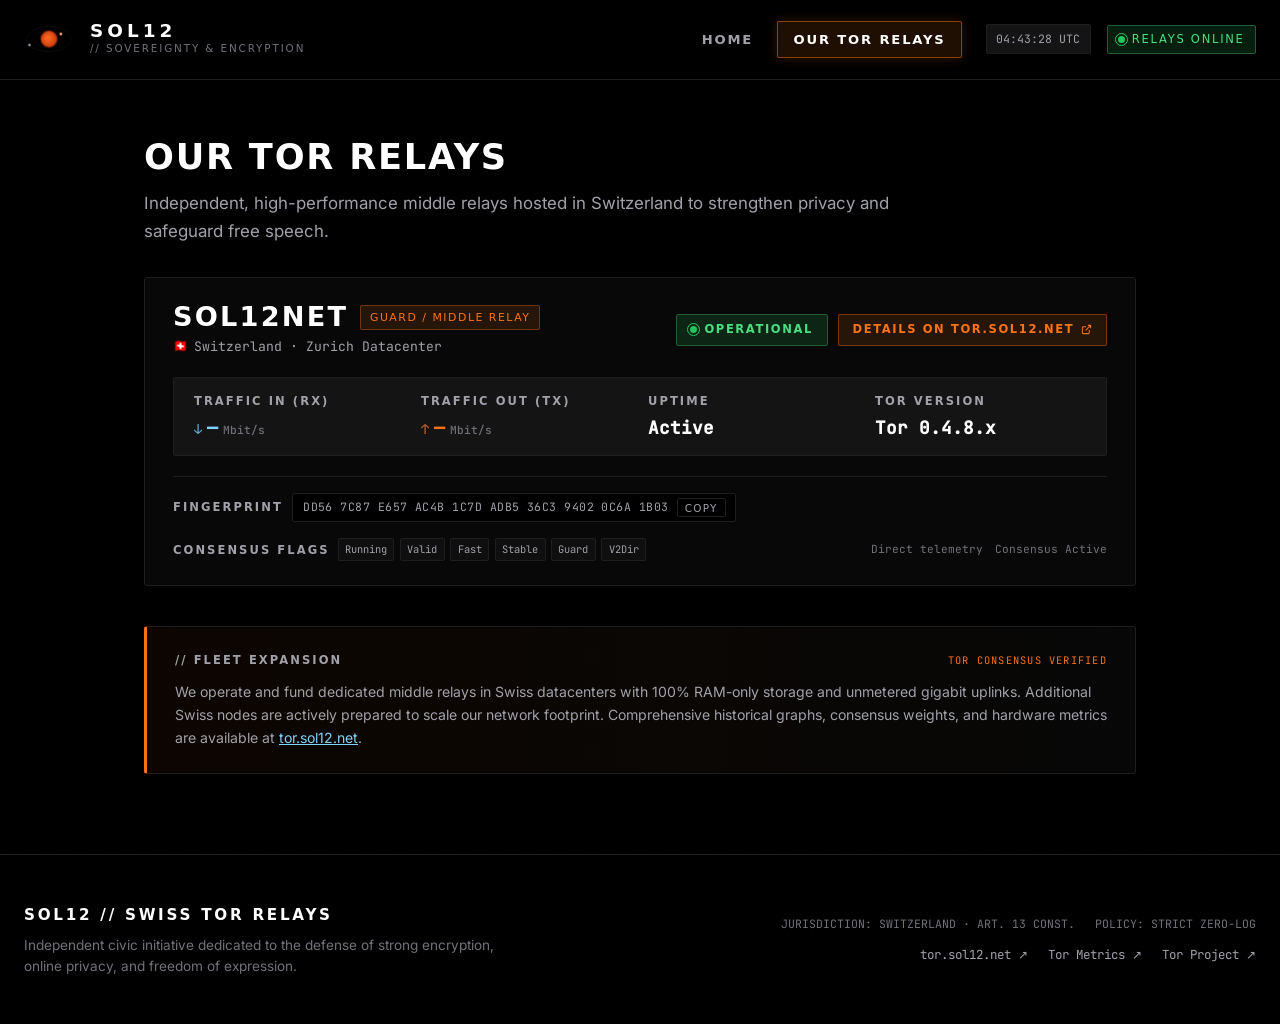
==== relays.html @ 4ffa2b75 "feat: transparent Mars favicon (svg, png 32/180, ico) with cache-busting" ====
<!DOCTYPE html>
<html lang="en" class="dark">
<head>
  <meta charset="UTF-8">
  <meta name="viewport" content="width=device-width, initial-scale=1.0">
  <title>Our Tor Relays · SOL12</title>
  <meta name="description" content="Explore the SOL12 Tor relays: live status, bandwidth, uptime, and consensus metrics for our Swiss privacy infrastructure.">
  
  <!-- Favicon -->
  <link rel="icon" type="image/svg+xml" href="favicon.svg?v=mars1">
  <link rel="icon" type="image/png" sizes="32x32" href="favicon-32.png?v=mars1">
  <link rel="alternate icon" href="favicon.ico?v=mars1">
  <link rel="apple-touch-icon" sizes="180x180" href="apple-touch-icon.png?v=mars1">
  
  <!-- Self-hosted CSS -->
  <link rel="stylesheet" href="css/style.css">
  <script src="js/analytics.js?v=20261007"></script>
</head>
<body>
  <!-- Background dot grid -->
  <div class="dot-grid-overlay" aria-hidden="true"></div>

  <!-- Mission Control Navbar -->
  <header class="navbar">
    <div class="container nav-container">
      <a href="index.html" class="nav-brand" aria-label="SOL12 Home">
        <canvas id="logo-simulator" width="54" height="54" aria-hidden="true"></canvas>
        <div class="brand-text">
          <span class="brand-name">SOL12</span>
          <span class="brand-sub">// SOVEREIGNTY &amp; ENCRYPTION</span>
        </div>
      </a>

      <nav class="nav-links" aria-label="Main navigation">
        <a href="index.html" class="nav-link">Home</a>
        <a href="relays.html" class="nav-link active" aria-current="page">Our Tor Relays</a>
      </nav>

      <div class="nav-telemetry-status">
        <span class="time-readout" id="telemetry-clock-utc">--:--:-- UTC</span>
        <div class="telemetry-pill telemetry-pill-ok" id="fleet-status" data-state="ok">
          <span class="beacon-dot"></span>
          <span id="fleet-status-text">RELAYS ONLINE</span>
        </div>
      </div>
    </div>
  </header>

  <!-- Main Content Area -->
  <main class="container relays-main">
    
    <!-- Heading -->
    <div class="relays-heading">
      <div>
        <h1 class="section-title">Our Tor Relays</h1>
        <p class="section-subtitle">
          Independent, high-performance middle relays hosted in Switzerland to strengthen privacy and safeguard free speech.
        </p>
      </div>
    </div>

    <!-- Compact Relay List Mount Point -->
    <div id="relay-list" class="relay-list"></div>

    <noscript>
      <div class="telemetry-card relay-compact-card">
        <p class="relays-notice">
          JavaScript is required for live bandwidth telemetry. Please visit <a href="https://tor.sol12.net/" target="_blank" rel="noopener noreferrer">tor.sol12.net ↗</a> for comprehensive statistics.
        </p>
      </div>
    </noscript>

    <!-- Footnote about fleet expansion -->
    <div class="relays-footnote-box telemetry-card">
      <div class="footnote-header">
        <span class="telemetry-header">// FLEET EXPANSION</span>
        <span class="footnote-tag font-mono">TOR CONSENSUS VERIFIED</span>
      </div>
      <p>
        We operate and fund dedicated middle relays in Swiss datacenters with 100% RAM-only storage and unmetered gigabit uplinks. Additional Swiss nodes are actively prepared to scale our network footprint. Comprehensive historical graphs, consensus weights, and hardware metrics are available at <a href="https://tor.sol12.net/" target="_blank" rel="noopener noreferrer" class="text-cyan">tor.sol12.net</a>.
      </p>
    </div>

  </main>

  <!-- Compact Relay Item Template -->
  <template id="relay-card-template">
    <article class="telemetry-card relay-compact-card">
      
      <!-- Top Row: Identity & Status -->
      <div class="relay-card-top">
        <div class="relay-id-group">
          <div class="relay-title-row">
            <h2 class="relay-nickname" data-field="nickname">SOL12net</h2>
            <span class="relay-role-chip" data-field="role">Guard / Middle Relay</span>
          </div>
          <div class="relay-location-row font-mono">
            <span class="relay-flag-badge">🇨🇭</span>
            <span data-field="location">Switzerland · Zurich</span>
          </div>
        </div>

        <div class="relay-status-group">
          <span class="telemetry-pill relay-state" data-field="status" data-state="ok">
            <span class="beacon-dot"></span>
            <span data-field="status-text">Operational</span>
          </span>
          <a data-field="stats-link" class="relay-action-btn" target="_blank" rel="noopener noreferrer">
            <span>Details on tor.sol12.net</span>
            <svg width="11" height="11" viewBox="0 0 24 24" fill="none" stroke="currentColor" stroke-width="2.2"><path d="M18 13v6a2 2 0 0 1-2 2H5a2 2 0 0 1-2-2V8a2 2 0 0 1 2-2h6"></path><polyline points="15 3 21 3 21 9"></polyline><line x1="10" y1="14" x2="21" y2="3"></line></svg>
          </a>
        </div>
      </div>

      <!-- Center Row: Compact Metrics Grid -->
      <div class="relay-metrics-grid">
        <div class="relay-metric-cell">
          <span class="telemetry-header">TRAFFIC IN (RX)</span>
          <div class="metric-val text-cyan">
            <span class="metric-arrow">↓</span>
            <strong data-field="read">—</strong>
            <span class="metric-unit">Mbit/s</span>
          </div>
        </div>

        <div class="relay-metric-cell">
          <span class="telemetry-header">TRAFFIC OUT (TX)</span>
          <div class="metric-val text-mars">
            <span class="metric-arrow">↑</span>
            <strong data-field="write">—</strong>
            <span class="metric-unit">Mbit/s</span>
          </div>
        </div>

        <div class="relay-metric-cell">
          <span class="telemetry-header">UPTIME</span>
          <div class="metric-val">
            <strong data-field="uptime">—</strong>
          </div>
        </div>

        <div class="relay-metric-cell">
          <span class="telemetry-header">TOR VERSION</span>
          <div class="metric-val font-mono">
            <strong data-field="version">—</strong>
          </div>
        </div>
      </div>

      <!-- Bottom Row: Fingerprint & Flags -->
      <div class="relay-card-bottom">
        <div class="relay-fp-cluster">
          <span class="telemetry-header">FINGERPRINT</span>
          <div class="fp-inner">
            <code data-field="fingerprint" class="fp-text"></code>
            <button type="button" class="btn-copy-fp" data-field="copy-btn" aria-label="Copy relay fingerprint">
              COPY
            </button>
          </div>
        </div>

        <div class="relay-flags-cluster">
          <span class="telemetry-header">CONSENSUS FLAGS</span>
          <div data-field="flags" class="flags-tags-list"></div>
        </div>

        <div class="relay-feed-cluster">
          <span data-field="feed" class="feed-indicator" data-state="unknown">Direct telemetry</span>
          <span data-field="checked" class="checked-time"></span>
        </div>
      </div>

    </article>
  </template>

  <!-- Footer -->
  <footer class="footer">
    <div class="container footer-content">
      <div class="footer-left">
        <span class="footer-brand">SOL12 // SWISS TOR RELAYS</span>
        <p class="footer-desc">
          Independent civic initiative dedicated to the defense of strong encryption, online privacy, and freedom of expression.
        </p>
      </div>

      <div class="footer-right">
        <div class="footer-meta">
          <span>JURISDICTION: SWITZERLAND · ART. 13 CONST.</span>
          <span>POLICY: STRICT ZERO-LOG</span>
        </div>
        <div class="footer-links">
          <a href="https://tor.sol12.net/" target="_blank" rel="noopener noreferrer">tor.sol12.net ↗</a>
          <a href="https://metrics.torproject.org/" target="_blank" rel="noopener noreferrer">Tor Metrics ↗</a>
          <a href="https://www.torproject.org/" target="_blank" rel="noopener noreferrer">Tor Project ↗</a>
        </div>
      </div>
    </div>
  </footer>

  <!-- Scripts -->
  <script src="js/app.js"></script>
  <script src="js/relays.js"></script>
</body>
</html>
---- css/style.css ----
@import "./fonts.css";

/* ==========================================================================
   SOL12 TELEMETRY DESIGN SYSTEM (SPACEX NOIR & SWISS PRIVACY INFRASTRUCTURE)
   ========================================================================== */

:root {
  --space-bg: #000000;
  --space-card: #080808;
  --space-card-elevated: #0f0f0f;
  --space-panel: #141414;
  --space-border: #1e1e1e;
  --space-border-bright: #2d2d2d;
  
  --space-text: #ffffff;
  --space-muted: #a1a1aa;
  --space-dim: #71717a;
  --space-faint: #3f3f46;

  --accent-cyan: #7dd3fc;
  --accent-cyan-dim: rgba(125, 211, 252, 0.12);
  --accent-mars: #f97316;
  --accent-mars-bright: #ff6b35;
  --accent-mars-dim: rgba(249, 115, 22, 0.12);

  --status-ok: #22c55e;
  --status-ok-dim: rgba(34, 197, 94, 0.15);

  --font-sans: 'Inter', system-ui, -apple-system, BlinkMacSystemFont, 'Segoe UI', Roboto, sans-serif;
  --font-telemetry: 'Barlow Semi Condensed', -apple-system, system-ui, sans-serif;
  --font-mono: 'JetBrains Mono', ui-monospace, Menlo, Monaco, Consolas, monospace;
}

/* Base reset */
*, *::before, *::after {
  box-sizing: border-box;
  margin: 0;
  padding: 0;
}

html {
  scroll-behavior: smooth;
  color-scheme: dark;
  background-color: var(--space-bg);
  color: var(--space-text);
  font-family: var(--font-sans);
  line-height: 1.6;
  -webkit-font-smoothing: antialiased;
  -moz-osx-font-smoothing: grayscale;
}

body {
  background-color: var(--space-bg);
  min-height: 100vh;
  position: relative;
  overflow-x: hidden;
}

/* Selection */
::selection {
  background: var(--accent-mars);
  color: #ffffff;
}

/* Minimal Aerospace Scrollbar */
::-webkit-scrollbar {
  width: 6px;
  height: 6px;
}
::-webkit-scrollbar-track {
  background: #000000;
}
::-webkit-scrollbar-thumb {
  background: #27272a;
  border-radius: 1px;
}
::-webkit-scrollbar-thumb:hover {
  background: #3f3f46;
}

/* Strict keyboard focus */
*:focus-visible {
  outline: 1px solid #ffffff !important;
  outline-offset: 2px;
}

/* Subtle tactical dot grid (pure black space backdrop) */
.dot-grid-overlay {
  position: fixed;
  inset: 0;
  background-image: radial-gradient(rgba(255, 255, 255, 0.05) 1px, transparent 1px);
  background-size: 32px 32px;
  pointer-events: none;
  z-index: 0;
  opacity: 0.5;
}

/* Container */
.container {
  max-width: 1280px;
  margin: 0 auto;
  padding: 0 1.5rem;
  position: relative;
  z-index: 1;
}

/* Typography Helpers */
.font-telemetry { font-family: var(--font-telemetry); }
.font-mono { font-family: var(--font-mono); }
.font-sans { font-family: var(--font-sans); }

.tracking-telemetry {
  letter-spacing: 0.18em;
}
.tracking-telemetry-wide {
  letter-spacing: 0.25em;
}

/* Aerospace Telemetry Surfaces */
.telemetry-card {
  background-color: var(--space-card);
  border: 1px solid var(--space-border);
  border-radius: 3px;
  transition: border-color 0.2s ease, background-color 0.2s ease, box-shadow 0.2s ease;
}

.telemetry-card:hover {
  border-color: var(--space-border-bright);
}

.telemetry-header {
  font-family: var(--font-telemetry);
  text-transform: uppercase;
  letter-spacing: 0.18em;
  font-size: 0.72rem;
  font-weight: 600;
  color: var(--space-muted);
}

/* Live beacon animations */
.beacon-dot {
  width: 7px;
  height: 7px;
  border-radius: 50%;
  background-color: var(--status-ok);
  display: inline-block;
  position: relative;
}
.beacon-dot::after {
  content: '';
  position: absolute;
  inset: -3px;
  border-radius: 50%;
  border: 1px solid var(--status-ok);
  animation: pulse-beacon 2s cubic-bezier(0.24, 0, 0.38, 1) infinite;
}

@keyframes pulse-beacon {
  0% { transform: scale(0.9); opacity: 0.9; }
  100% { transform: scale(2.4); opacity: 0; }
}

/* Badges & Pills */
.telemetry-pill {
  display: inline-flex;
  align-items: center;
  gap: 0.4rem;
  padding: 0.25rem 0.65rem;
  background-color: rgba(255, 255, 255, 0.03);
  border: 1px solid var(--space-border);
  border-radius: 2px;
  font-family: var(--font-telemetry);
  font-size: 0.72rem;
  letter-spacing: 0.15em;
  text-transform: uppercase;
  color: var(--space-muted);
}

.telemetry-pill-ok {
  border-color: rgba(34, 197, 94, 0.35);
  background-color: var(--status-ok-dim);
  color: #4ade80;
}

.telemetry-pill-mars {
  border-color: rgba(249, 115, 22, 0.4);
  background-color: var(--accent-mars-dim);
  color: var(--accent-mars);
}

.telemetry-pill-cyan {
  border-color: rgba(125, 211, 252, 0.35);
  background-color: var(--accent-cyan-dim);
  color: var(--accent-cyan);
}

/* ==========================================================================
   NAVIGATION
   ========================================================================== */

.navbar {
  position: sticky;
  top: 0;
  z-index: 50;
  background-color: rgba(0, 0, 0, 0.9);
  backdrop-filter: blur(12px);
  -webkit-backdrop-filter: blur(12px);
  border-bottom: 1px solid var(--space-border);
  padding: 0.9rem 0;
}

.nav-container {
  display: flex;
  align-items: center;
  justify-content: space-between;
  gap: 1.5rem;
}

.nav-brand {
  display: flex;
  align-items: center;
  gap: 0.75rem;
  text-decoration: none;
  color: #ffffff;
}

#logo-simulator {
  width: 50px;
  height: 50px;
  display: block;
  cursor: pointer;
  flex-shrink: 0;
  margin-right: 4px;
}

.brand-text {
  display: flex;
  flex-direction: column;
}

.brand-name {
  font-family: var(--font-telemetry);
  font-weight: 700;
  letter-spacing: 0.22em;
  font-size: 1.15rem;
  color: #ffffff;
  line-height: 1;
}

.brand-sub {
  font-family: var(--font-telemetry);
  font-size: 0.65rem;
  letter-spacing: 0.18em;
  color: var(--space-dim);
  text-transform: uppercase;
}

.nav-telemetry-status {
  display: flex;
  align-items: center;
  gap: 1rem;
}

.nav-links {
  display: flex;
  align-items: center;
  gap: 0.5rem;
  margin-left: auto;
  list-style: none;
}

.nav-link {
  font-family: var(--font-telemetry);
  font-size: 0.82rem;
  font-weight: 600;
  letter-spacing: 0.14em;
  text-transform: uppercase;
  color: var(--space-muted);
  text-decoration: none;
  padding: 0.45rem 0.95rem;
  border-radius: 2px;
  border: 1px solid transparent;
  background: transparent;
  transition: all 0.2s ease;
  white-space: nowrap;
}

.nav-link:hover {
  color: #ffffff;
  border-color: var(--space-border-bright);
  background: rgba(255, 255, 255, 0.05);
}

.nav-link.active,
.nav-link[aria-current="page"] {
  color: #ffffff;
  border-color: rgba(249, 115, 22, 0.5);
  background: var(--accent-mars-dim);
  box-shadow: 0 0 12px rgba(249, 115, 22, 0.2);
}
.telemetry-pill[data-state="unknown"], .telemetry-pill[data-state="starting"] { color: var(--space-muted); }
.telemetry-pill[data-state="unknown"] .beacon-dot, .telemetry-pill[data-state="starting"] .beacon-dot { background: var(--space-dim); }
.telemetry-pill[data-state="unknown"] .beacon-dot::after, .telemetry-pill[data-state="starting"] .beacon-dot::after { display: none; }
.telemetry-pill[data-state="ok"] { color: #4ade80; border-color: #225c36; background: var(--status-ok-dim); }
.telemetry-pill[data-state="degraded"] { color: #fbbf24; border-color: #76551b; background: rgba(251,191,36,0.08); }
.telemetry-pill[data-state="down"] { color: #f87171; border-color: #783535; background: rgba(248,113,113,0.08); }
.telemetry-pill[data-state="degraded"] .beacon-dot { background: #fbbf24; }
.telemetry-pill[data-state="down"] .beacon-dot { background: #f87171; }
.telemetry-pill[data-state="degraded"] .beacon-dot::after, .telemetry-pill[data-state="down"] .beacon-dot::after { display: none; }

/* ==========================================================================
   RELAY DIRECTORY (COMPACT LIST & TELEMETRY FLEET)
   ========================================================================== */

.relays-main {
  max-width: 1040px;
  margin: 0 auto;
  padding-top: 3.5rem;
  padding-bottom: 5rem;
}

.relays-heading {
  display: flex;
  justify-content: space-between;
  align-items: flex-start;
  gap: 2rem;
  margin-bottom: 2rem;
}

.fleet-summary-bar {
  display: flex;
  justify-content: space-between;
  align-items: center;
  flex-wrap: wrap;
  gap: 1rem;
  padding: 0.85rem 1.25rem;
  background: var(--space-card);
  border: 1px solid var(--space-border);
  border-radius: 3px;
  margin-bottom: 1.25rem;
}

.fleet-summary-left {
  display: flex;
  align-items: center;
  flex-wrap: wrap;
  gap: 0.75rem;
}

.fleet-link-highlight {
  font-family: var(--font-mono);
  font-size: 0.78rem;
  color: var(--accent-cyan);
  text-decoration: none;
  transition: color 0.15s ease;
  display: inline-flex;
  align-items: center;
  gap: 0.35rem;
}

.fleet-link-highlight:hover {
  color: #ffffff;
  text-decoration: underline;
}

.relays-notice {
  font-family: var(--font-mono);
  color: var(--space-dim);
  font-size: 0.78rem;
  margin-bottom: 1.5rem;
}

.relay-list {
  display: flex;
  flex-direction: column;
  gap: 1.25rem;
}

/* Compact Relay Item */
.relay-compact-card {
  padding: 1.5rem 1.75rem;
  border-radius: 3px;
  background: var(--space-card);
  border: 1px solid var(--space-border);
  transition: border-color 0.2s ease, box-shadow 0.2s ease;
}

.relay-compact-card:hover {
  border-color: var(--space-border-bright);
  box-shadow: 0 4px 24px rgba(0, 0, 0, 0.45);
}

/* Top: Identity & Status */
.relay-card-top {
  display: flex;
  justify-content: space-between;
  align-items: center;
  flex-wrap: wrap;
  gap: 1.25rem;
  margin-bottom: 1.25rem;
}

.relay-id-group {
  display: flex;
  flex-direction: column;
  gap: 0.25rem;
}

.relay-title-row {
  display: flex;
  align-items: center;
  flex-wrap: wrap;
  gap: 0.75rem;
}

.relay-nickname {
  font-family: var(--font-telemetry);
  font-size: 1.7rem;
  font-weight: 700;
  letter-spacing: 0.08em;
  color: #ffffff;
  line-height: 1.1;
  text-transform: uppercase;
  margin: 0;
}

.relay-role-chip {
  font-family: var(--font-telemetry);
  font-size: 0.68rem;
  letter-spacing: 0.14em;
  text-transform: uppercase;
  color: var(--accent-mars);
  background: var(--accent-mars-dim);
  border: 1px solid rgba(249, 115, 22, 0.35);
  padding: 0.2rem 0.55rem;
  border-radius: 2px;
}

.relay-location-row {
  display: flex;
  align-items: center;
  gap: 0.4rem;
  font-size: 0.82rem;
  color: var(--space-muted);
}

.relay-flag-badge {
  font-size: 0.75rem;
  color: #ffffff;
}

.relay-status-group {
  display: flex;
  align-items: center;
  flex-wrap: wrap;
  gap: 0.65rem;
}

.relay-status-group .telemetry-pill,
.relay-status-group .relay-action-btn {
  display: inline-flex;
  align-items: center;
  justify-content: center;
  height: 32px;
  box-sizing: border-box;
  padding: 0 0.85rem;
  font-family: var(--font-telemetry);
  font-size: 0.72rem;
  font-weight: 600;
  letter-spacing: 0.14em;
  text-transform: uppercase;
  border-radius: 2px;
  line-height: 1;
}

.relay-status-group .telemetry-pill {
  gap: 0.45rem;
  cursor: default;
}

.relay-status-group .relay-action-btn {
  gap: 0.45rem;
  background-color: var(--accent-mars-dim);
  border: 1px solid rgba(249, 115, 22, 0.4);
  color: var(--accent-mars);
  text-decoration: none;
  cursor: pointer;
  transition: all 0.2s cubic-bezier(0.16, 1, 0.3, 1);
  white-space: nowrap;
}

.relay-status-group .relay-action-btn:hover {
  background-color: rgba(249, 115, 22, 0.22);
  border-color: var(--accent-mars-bright);
  color: #ffffff;
  box-shadow: 0 0 14px rgba(249, 115, 22, 0.25);
}

.relay-status-group .relay-action-btn svg {
  display: inline-block;
  vertical-align: middle;
  transition: transform 0.15s ease;
}

.relay-status-group .relay-action-btn:hover svg {
  transform: translate(1px, -1px);
}

/* Center: Metrics Grid */
.relay-metrics-grid {
  display: grid;
  grid-template-columns: repeat(4, 1fr);
  gap: 1rem;
  background: var(--space-panel);
  border: 1px solid var(--space-border);
  padding: 0.85rem 1.25rem;
  border-radius: 2px;
  margin-bottom: 1.25rem;
}

.relay-metric-cell {
  display: flex;
  flex-direction: column;
  gap: 0.2rem;
}

.metric-val {
  font-family: var(--font-mono);
  font-size: 1.1rem;
  font-weight: 500;
  color: #ffffff;
  display: flex;
  align-items: baseline;
  gap: 0.3rem;
}

.metric-val.text-cyan {
  color: var(--accent-cyan);
}

.metric-val.text-mars {
  color: var(--accent-mars);
}

.metric-arrow {
  font-size: 0.85rem;
  opacity: 0.8;
}

.metric-unit {
  font-size: 0.7rem;
  color: var(--space-dim);
}

/* Bottom: Fingerprint, Flags & Feed */
.relay-card-bottom {
  display: flex;
  justify-content: space-between;
  align-items: center;
  flex-wrap: wrap;
  gap: 1rem;
  padding-top: 1rem;
  border-top: 1px solid var(--space-border);
}

.relay-fp-cluster {
  display: flex;
  align-items: center;
  gap: 0.6rem;
}

.fp-inner {
  display: inline-flex;
  align-items: center;
  gap: 0.5rem;
  background: #000000;
  border: 1px solid var(--space-border);
  padding: 0.25rem 0.6rem;
  border-radius: 2px;
}

.fp-text {
  font-family: var(--font-mono);
  font-size: 0.72rem;
  color: var(--space-muted);
  letter-spacing: 0.04em;
}

.btn-copy-fp {
  background: transparent;
  border: 1px solid var(--space-border);
  color: var(--space-muted);
  font-family: var(--font-telemetry);
  font-size: 0.65rem;
  letter-spacing: 0.12em;
  padding: 0.15rem 0.45rem;
  border-radius: 2px;
  cursor: pointer;
  transition: all 0.15s ease;
}

.btn-copy-fp:hover {
  color: #ffffff;
  border-color: #ffffff;
  background: rgba(255, 255, 255, 0.08);
}

.btn-copy-fp.copied {
  color: var(--status-ok);
  border-color: var(--status-ok);
}

.relay-flags-cluster {
  display: flex;
  align-items: center;
  gap: 0.5rem;
}

.flags-tags-list {
  display: flex;
  flex-wrap: wrap;
  gap: 0.35rem;
}

.relay-flag-chip {
  font-family: var(--font-mono);
  font-size: 0.65rem;
  padding: 0.15rem 0.4rem;
  background: var(--space-card-elevated);
  border: 1px solid var(--space-border);
  border-radius: 2px;
  color: var(--space-muted);
}

.relay-feed-cluster {
  display: flex;
  align-items: center;
  gap: 0.75rem;
  font-family: var(--font-mono);
  font-size: 0.7rem;
  color: var(--space-dim);
}

.feed-indicator[data-state="live"] {
  color: #4ade80;
}

/* Expansion Footnote */
.relays-footnote-box {
  margin-top: 2.5rem;
  padding: 1.5rem 1.75rem;
  background: linear-gradient(90deg, rgba(249, 115, 22, 0.05) 0%, rgba(8, 8, 8, 0.95) 100%);
  border: 1px solid var(--space-border);
  border-left: 3px solid var(--accent-mars);
}

.footnote-header {
  display: flex;
  justify-content: space-between;
  align-items: center;
  margin-bottom: 0.6rem;
}

.footnote-tag {
  font-size: 0.65rem;
  color: var(--accent-mars);
  letter-spacing: 0.12em;
}

.relays-footnote-box p {
  font-size: 0.88rem;
  color: var(--space-muted);
  line-height: 1.65;
  margin: 0;
}

.text-cyan {
  color: var(--accent-cyan);
}
.text-mars {
  color: var(--accent-mars);
}

@media (max-width: 860px) {
  .relay-metrics-grid {
    grid-template-columns: repeat(2, 1fr);
  }
}

@media (max-width: 640px) {
  .relays-main {
    padding-top: 2rem;
  }
  .relays-heading {
    flex-direction: column;
    align-items: flex-start;
  }
  .relay-card-top {
    flex-direction: column;
    align-items: flex-start;
  }
  .relay-card-bottom {
    flex-direction: column;
    align-items: flex-start;
  }
  .relay-metrics-grid {
    grid-template-columns: 1fr;
  }
}

.time-readout {
  font-family: var(--font-mono);
  font-size: 0.72rem;
  color: var(--space-muted);
  background: var(--space-panel);
  border: 1px solid var(--space-border);
  padding: 0.3rem 0.6rem;
  border-radius: 2px;
}

/* ==========================================================================
   BUTTONS
   ========================================================================== */

.btn {
  display: inline-flex;
  align-items: center;
  justify-content: center;
  gap: 0.5rem;
  font-family: var(--font-telemetry);
  font-size: 0.82rem;
  letter-spacing: 0.18em;
  text-transform: uppercase;
  font-weight: 600;
  text-decoration: none;
  padding: 0.75rem 1.5rem;
  border-radius: 2px;
  cursor: pointer;
  transition: all 0.2s cubic-bezier(0.16, 1, 0.3, 1);
  border: 1px solid transparent;
}

.btn-mars {
  background-color: var(--accent-mars-dim);
  color: var(--accent-mars);
  border-color: rgba(249, 115, 22, 0.4);
}
.btn-mars:hover {
  background-color: rgba(249, 115, 22, 0.22);
  border-color: var(--accent-mars-bright);
  color: #ffffff;
  box-shadow: 0 0 14px rgba(249, 115, 22, 0.25);
}

.btn-outline {
  background-color: transparent;
  color: var(--space-text);
  border-color: var(--space-border);
}
.btn-outline:hover {
  background-color: var(--space-card-elevated);
  border-color: var(--space-border-bright);
  color: #ffffff;
}

.btn-sm {
  padding: 0.5rem 1rem;
  font-size: 0.75rem;
}

/* ==========================================================================
   HERO SECTION (LEFT: TEXT / RIGHT: SEAMLESS 3D MARS GLOBE)
   ========================================================================== */

.hero-section {
  padding: 1.5rem 0 1rem 0;
  position: relative;
  overflow: hidden;
  background-color: #000000;
}

.hero-grid {
  display: grid;
  grid-template-columns: 1.15fr 1fr;
  align-items: center;
  gap: 3.5rem;
}

/* Left Column: Narrative */
.hero-content {
  display: flex;
  flex-direction: column;
  gap: 1.75rem;
  z-index: 10;
}

.hero-badge-group {
  display: flex;
  flex-wrap: wrap;
  align-items: center;
  gap: 0.6rem;
}

.hero-title {
  font-family: var(--font-telemetry);
  font-size: 2.85rem;
  font-weight: 700;
  line-height: 1.15;
  letter-spacing: 0.04em;
  text-transform: uppercase;
  color: #ffffff;
}

.hero-title-highlight {
  color: var(--accent-mars);
  text-shadow: 0 0 24px rgba(249, 115, 22, 0.35);
}

.hero-text-block {
  display: flex;
  flex-direction: column;
  gap: 1.25rem;
}

.hero-paragraph {
  font-size: 1.12rem;
  line-height: 1.75;
  color: #d4d4d8;
  font-weight: 400;
}

.hero-actions {
  display: flex;
  flex-wrap: wrap;
  align-items: center;
  gap: 1rem;
  margin-top: 0.5rem;
}

/* Right Column: 3D Mars Globe (100% Borderless, Pure Black Background) */
.hero-mars-column {
  position: relative;
  display: flex;
  align-items: center;
  justify-content: center;
  background: transparent;
  border: none;
  box-shadow: none;
}

/* Replicating the exact seamless setup from sol12-website */
.hero-image-container {
  position: relative;
  width: 100%;
  max-width: 660px;
  aspect-ratio: 1.22 / 1;
  display: flex;
  align-items: center;
  justify-content: center;
  margin: 0 auto;
  background: transparent;
  border: none;
  box-shadow: none;
}

#mars-canvas {
  width: 100%;
  height: 100%;
  display: block;
  user-select: none;
  pointer-events: none;
  background: transparent;
  border: none;
  box-shadow: none;
}

.hero-mars-image {
  width: 100%;
  height: auto;
  max-height: 560px;
  object-fit: contain;
  display: block;
  mix-blend-mode: lighten;
  transition: opacity 0.5s ease;
  border: none;
}

/* ==========================================================================
   SECTION HEADERS
   ========================================================================== */

.section-padding {
  padding: 1.5rem 0 4.5rem 0;
  position: relative;
}

.section-header {
  margin-bottom: 3.5rem;
}

.section-tag {
  font-family: var(--font-telemetry);
  font-size: 0.75rem;
  letter-spacing: 0.22em;
  text-transform: uppercase;
  color: var(--accent-mars);
  margin-bottom: 0.5rem;
  display: inline-block;
}

.section-title {
  font-family: var(--font-telemetry);
  font-size: 2.2rem;
  font-weight: 700;
  text-transform: uppercase;
  letter-spacing: 0.05em;
  color: #ffffff;
  line-height: 1.2;
}

.section-subtitle {
  font-size: 1.05rem;
  color: var(--space-muted);
  max-width: 780px;
  margin-top: 0.75rem;
  line-height: 1.65;
}

/* ==========================================================================
   MANIFESTO SECTION
   ========================================================================== */

.manifesto-grid {
  display: grid;
  grid-template-columns: repeat(4, 1fr);
  gap: 1.5rem;
}

.manifesto-card {
  padding: 2rem 1.6rem;
  border-bottom: 2px solid var(--space-border);
  display: flex;
  flex-direction: column;
}

.manifesto-card:hover {
  border-bottom-color: var(--accent-mars);
}

.manifesto-num {
  font-family: var(--font-telemetry);
  font-size: 1.6rem;
  font-weight: 700;
  color: var(--accent-mars);
  margin-bottom: 0.75rem;
}

.manifesto-card h3 {
  font-family: var(--font-telemetry);
  font-size: 1.25rem;
  letter-spacing: 0.06em;
  text-transform: uppercase;
  color: #ffffff;
  margin-bottom: 0.75rem;
}

.manifesto-card p {
  font-size: 0.9rem;
  color: var(--space-muted);
  line-height: 1.65;
}

/* ==========================================================================
   FOOTER
   ========================================================================== */

.footer {
  background-color: #000000;
  border-top: 1px solid var(--space-border);
  padding: 3rem 0;
  font-size: 0.85rem;
}

.footer-content {
  display: flex;
  flex-wrap: wrap;
  justify-content: space-between;
  align-items: center;
  gap: 2rem;
}

.footer-left {
  display: flex;
  flex-direction: column;
  gap: 0.5rem;
  max-width: 480px;
}

.footer-brand {
  font-family: var(--font-telemetry);
  font-size: 0.95rem;
  font-weight: 700;
  letter-spacing: 0.18em;
  color: #ffffff;
}

.footer-desc {
  font-size: 0.85rem;
  color: var(--space-dim);
  line-height: 1.5;
}

.footer-right {
  display: flex;
  flex-direction: column;
  align-items: flex-end;
  gap: 0.75rem;
}

.footer-meta {
  display: flex;
  flex-wrap: wrap;
  gap: 1.25rem;
  font-family: var(--font-mono);
  font-size: 0.72rem;
  color: var(--space-dim);
}

.footer-links {
  display: flex;
  gap: 1.25rem;
}

.footer-links a {
  font-family: var(--font-mono);
  font-size: 0.78rem;
  color: var(--space-muted);
  text-decoration: none;
  transition: color 0.15s ease;
}

.footer-links a:hover {
  color: var(--accent-mars);
}

/* ==========================================================================
   RESPONSIVE DESIGN BREAKPOINTS
   ========================================================================== */

@media (max-width: 1024px) {
  .hero-grid {
    grid-template-columns: 1fr;
    gap: 3rem;
  }

  .manifesto-grid {
    grid-template-columns: 1fr 1fr;
  }

  .footer-right {
    align-items: flex-start;
  }
}

@media (max-width: 768px) {
  .hero-title {
    font-size: 2.2rem;
  }

  .hero-paragraph {
    font-size: 1.05rem;
  }

  .manifesto-grid {
    grid-template-columns: 1fr;
  }

  .time-readout {
    display: none;
  }
}

@media (max-width: 640px) {
  .nav-link { font-size: 0.72rem; padding: 0.35rem 0.6rem; }
  .nav-brand .brand-sub { display: none; }
  .nav-brand #logo-simulator { width: 40px; height: 40px; }
}
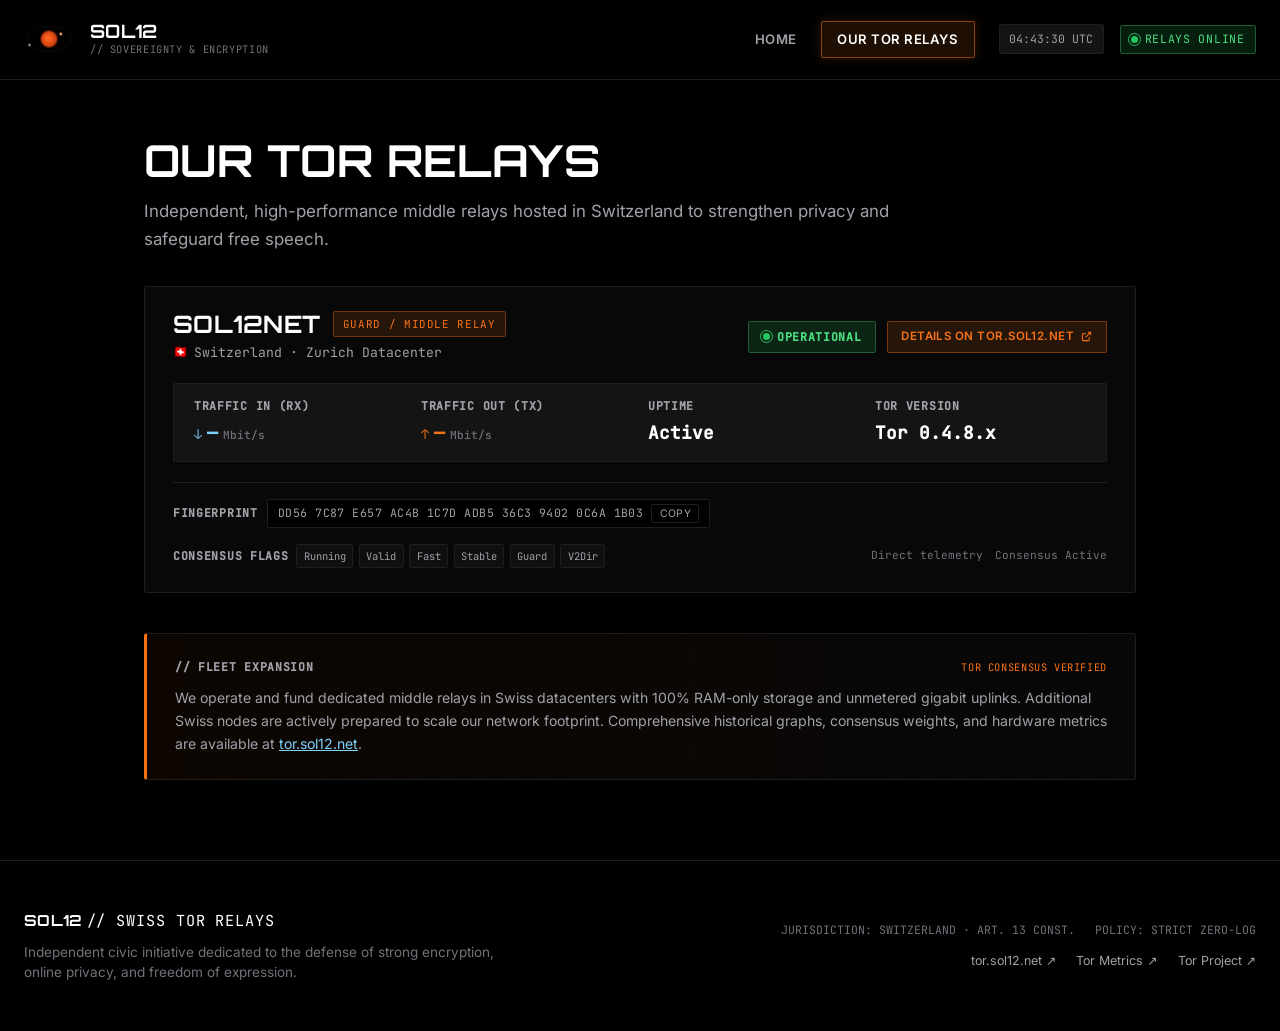
==== commit 84fb3409: "feat(typography): self-host Orbitron 600/700 for brand and titles, drop Barlow" ====
--- a/relays.html
+++ b/relays.html
@@ -177,7 +177,7 @@
   <footer class="footer">
     <div class="container footer-content">
       <div class="footer-left">
-        <span class="footer-brand">SOL12 // SWISS TOR RELAYS</span>
+        <span class="footer-brand"><span class="footer-brand-name">SOL12</span> <span class="footer-brand-tag">// SWISS TOR RELAYS</span></span>
         <p class="footer-desc">
           Independent civic initiative dedicated to the defense of strong encryption, online privacy, and freedom of expression.
         </p>
--- a/css/style.css
+++ b/css/style.css
@@ -26,8 +26,8 @@
   --status-ok: #22c55e;
   --status-ok-dim: rgba(34, 197, 94, 0.15);
 
+  --font-display: "Orbitron", "Inter", system-ui, sans-serif;
   --font-sans: 'Inter', system-ui, -apple-system, BlinkMacSystemFont, 'Segoe UI', Roboto, sans-serif;
-  --font-telemetry: 'Barlow Semi Condensed', -apple-system, system-ui, sans-serif;
   --font-mono: 'JetBrains Mono', ui-monospace, Menlo, Monaco, Consolas, monospace;
 }
 
@@ -105,15 +105,15 @@
 }
 
 /* Typography Helpers */
-.font-telemetry { font-family: var(--font-telemetry); }
+.font-display { font-family: var(--font-display); }
 .font-mono { font-family: var(--font-mono); }
 .font-sans { font-family: var(--font-sans); }
 
 .tracking-telemetry {
-  letter-spacing: 0.18em;
+  letter-spacing: 0.06em;
 }
 .tracking-telemetry-wide {
-  letter-spacing: 0.25em;
+  letter-spacing: 0.08em;
 }
 
 /* Aerospace Telemetry Surfaces */
@@ -129,9 +129,10 @@
 }
 
 .telemetry-header {
-  font-family: var(--font-telemetry);
+  font-family: var(--font-mono);
+  font-variant-numeric: tabular-nums;
   text-transform: uppercase;
-  letter-spacing: 0.18em;
+  letter-spacing: 0.06em;
   font-size: 0.72rem;
   font-weight: 600;
   color: var(--space-muted);
@@ -169,9 +170,10 @@
   background-color: rgba(255, 255, 255, 0.03);
   border: 1px solid var(--space-border);
   border-radius: 2px;
-  font-family: var(--font-telemetry);
+  font-family: var(--font-mono);
+  font-variant-numeric: tabular-nums;
   font-size: 0.72rem;
-  letter-spacing: 0.15em;
+  letter-spacing: 0.06em;
   text-transform: uppercase;
   color: var(--space-muted);
 }
@@ -239,18 +241,19 @@
 }
 
 .brand-name {
-  font-family: var(--font-telemetry);
+  font-family: var(--font-display);
   font-weight: 700;
-  letter-spacing: 0.22em;
+  letter-spacing: 0.02em;
   font-size: 1.15rem;
   color: #ffffff;
-  line-height: 1;
+  line-height: 1.1;
 }
 
 .brand-sub {
-  font-family: var(--font-telemetry);
+  font-family: var(--font-mono);
+  font-variant-numeric: tabular-nums;
   font-size: 0.65rem;
-  letter-spacing: 0.18em;
+  letter-spacing: 0.06em;
   color: var(--space-dim);
   text-transform: uppercase;
 }
@@ -270,10 +273,10 @@
 }
 
 .nav-link {
-  font-family: var(--font-telemetry);
+  font-family: var(--font-sans);
   font-size: 0.82rem;
   font-weight: 600;
-  letter-spacing: 0.14em;
+  letter-spacing: 0.04em;
   text-transform: uppercase;
   color: var(--space-muted);
   text-decoration: none;
@@ -414,20 +417,22 @@
 }
 
 .relay-nickname {
-  font-family: var(--font-telemetry);
-  font-size: 1.7rem;
+  font-family: var(--font-display);
+  font-size: clamp(1.15rem, 1rem + 0.8vw, 1.5rem);
   font-weight: 700;
-  letter-spacing: 0.08em;
-  color: #ffffff;
-  line-height: 1.1;
+  letter-spacing: 0.02em;
+  color: #ffffff;
+  line-height: 1.12;
   text-transform: uppercase;
   margin: 0;
+  overflow-wrap: break-word;
 }
 
 .relay-role-chip {
-  font-family: var(--font-telemetry);
+  font-family: var(--font-mono);
+  font-variant-numeric: tabular-nums;
   font-size: 0.68rem;
-  letter-spacing: 0.14em;
+  letter-spacing: 0.06em;
   text-transform: uppercase;
   color: var(--accent-mars);
   background: var(--accent-mars-dim);
@@ -464,21 +469,24 @@
   height: 32px;
   box-sizing: border-box;
   padding: 0 0.85rem;
-  font-family: var(--font-telemetry);
   font-size: 0.72rem;
   font-weight: 600;
-  letter-spacing: 0.14em;
   text-transform: uppercase;
   border-radius: 2px;
   line-height: 1;
 }
 
 .relay-status-group .telemetry-pill {
+  font-family: var(--font-mono);
+  font-variant-numeric: tabular-nums;
+  letter-spacing: 0.06em;
   gap: 0.45rem;
   cursor: default;
 }
 
 .relay-status-group .relay-action-btn {
+  font-family: var(--font-sans);
+  letter-spacing: 0.04em;
   gap: 0.45rem;
   background-color: var(--accent-mars-dim);
   border: 1px solid rgba(249, 115, 22, 0.4);
@@ -526,6 +534,7 @@
 
 .metric-val {
   font-family: var(--font-mono);
+  font-variant-numeric: tabular-nums;
   font-size: 1.1rem;
   font-weight: 500;
   color: #ffffff;
@@ -572,6 +581,8 @@
 .fp-inner {
   display: inline-flex;
   align-items: center;
+  flex-wrap: wrap;
+  max-width: 100%;
   gap: 0.5rem;
   background: #000000;
   border: 1px solid var(--space-border);
@@ -581,18 +592,23 @@
 
 .fp-text {
   font-family: var(--font-mono);
+  font-variant-numeric: tabular-nums;
   font-size: 0.72rem;
   color: var(--space-muted);
   letter-spacing: 0.04em;
+  overflow-wrap: anywhere;
+  word-break: break-all;
+  white-space: normal;
+  user-select: all;
 }
 
 .btn-copy-fp {
   background: transparent;
   border: 1px solid var(--space-border);
   color: var(--space-muted);
-  font-family: var(--font-telemetry);
+  font-family: var(--font-sans);
   font-size: 0.65rem;
-  letter-spacing: 0.12em;
+  letter-spacing: 0.04em;
   padding: 0.15rem 0.45rem;
   border-radius: 2px;
   cursor: pointer;
@@ -637,6 +653,7 @@
   align-items: center;
   gap: 0.75rem;
   font-family: var(--font-mono);
+  font-variant-numeric: tabular-nums;
   font-size: 0.7rem;
   color: var(--space-dim);
 }
@@ -662,9 +679,11 @@
 }
 
 .footnote-tag {
+  font-family: var(--font-mono);
+  font-variant-numeric: tabular-nums;
   font-size: 0.65rem;
   color: var(--accent-mars);
-  letter-spacing: 0.12em;
+  letter-spacing: 0.06em;
 }
 
 .relays-footnote-box p {
@@ -710,6 +729,7 @@
 
 .time-readout {
   font-family: var(--font-mono);
+  font-variant-numeric: tabular-nums;
   font-size: 0.72rem;
   color: var(--space-muted);
   background: var(--space-panel);
@@ -727,9 +747,9 @@
   align-items: center;
   justify-content: center;
   gap: 0.5rem;
-  font-family: var(--font-telemetry);
+  font-family: var(--font-sans);
   font-size: 0.82rem;
-  letter-spacing: 0.18em;
+  letter-spacing: 0.04em;
   text-transform: uppercase;
   font-weight: 600;
   text-decoration: none;
@@ -802,18 +822,18 @@
 }
 
 .hero-title {
-  font-family: var(--font-telemetry);
-  font-size: 2.85rem;
+  font-family: var(--font-display);
+  font-size: clamp(2rem, 1.2rem + 4vw, 4.25rem);
   font-weight: 700;
-  line-height: 1.15;
-  letter-spacing: 0.04em;
+  line-height: 1.12;
+  letter-spacing: 0.01em;
   text-transform: uppercase;
   color: #ffffff;
+  overflow-wrap: break-word;
 }
 
 .hero-title-highlight {
   color: var(--accent-mars);
-  text-shadow: 0 0 24px rgba(249, 115, 22, 0.35);
 }
 
 .hero-text-block {
@@ -899,9 +919,10 @@
 }
 
 .section-tag {
-  font-family: var(--font-telemetry);
+  font-family: var(--font-mono);
+  font-variant-numeric: tabular-nums;
   font-size: 0.75rem;
-  letter-spacing: 0.22em;
+  letter-spacing: 0.06em;
   text-transform: uppercase;
   color: var(--accent-mars);
   margin-bottom: 0.5rem;
@@ -909,13 +930,14 @@
 }
 
 .section-title {
-  font-family: var(--font-telemetry);
-  font-size: 2.2rem;
+  font-family: var(--font-display);
+  font-size: clamp(1.6rem, 1.1rem + 2.4vw, 2.75rem);
   font-weight: 700;
   text-transform: uppercase;
-  letter-spacing: 0.05em;
-  color: #ffffff;
-  line-height: 1.2;
+  letter-spacing: 0.01em;
+  color: #ffffff;
+  line-height: 1.15;
+  overflow-wrap: break-word;
 }
 
 .section-subtitle {
@@ -948,7 +970,8 @@
 }
 
 .manifesto-num {
-  font-family: var(--font-telemetry);
+  font-family: var(--font-mono);
+  font-variant-numeric: tabular-nums;
   font-size: 1.6rem;
   font-weight: 700;
   color: var(--accent-mars);
@@ -956,9 +979,10 @@
 }
 
 .manifesto-card h3 {
-  font-family: var(--font-telemetry);
+  font-family: var(--font-sans);
   font-size: 1.25rem;
-  letter-spacing: 0.06em;
+  font-weight: 600;
+  letter-spacing: 0.02em;
   text-transform: uppercase;
   color: #ffffff;
   margin-bottom: 0.75rem;
@@ -997,11 +1021,20 @@
 }
 
 .footer-brand {
-  font-family: var(--font-telemetry);
   font-size: 0.95rem;
+  color: #ffffff;
+}
+
+.footer-brand-name {
+  font-family: var(--font-display);
   font-weight: 700;
-  letter-spacing: 0.18em;
-  color: #ffffff;
+  letter-spacing: 0.02em;
+}
+
+.footer-brand-tag {
+  font-family: var(--font-mono);
+  font-variant-numeric: tabular-nums;
+  letter-spacing: 0.06em;
 }
 
 .footer-desc {
@@ -1022,6 +1055,7 @@
   flex-wrap: wrap;
   gap: 1.25rem;
   font-family: var(--font-mono);
+  font-variant-numeric: tabular-nums;
   font-size: 0.72rem;
   color: var(--space-dim);
 }
@@ -1032,7 +1066,7 @@
 }
 
 .footer-links a {
-  font-family: var(--font-mono);
+  font-family: var(--font-sans);
   font-size: 0.78rem;
   color: var(--space-muted);
   text-decoration: none;
@@ -1063,10 +1097,6 @@
 }
 
 @media (max-width: 768px) {
-  .hero-title {
-    font-size: 2.2rem;
-  }
-
   .hero-paragraph {
     font-size: 1.05rem;
   }
@@ -1075,13 +1105,95 @@
     grid-template-columns: 1fr;
   }
 
+  .nav-container {
+    flex-wrap: wrap;
+    row-gap: 0.75rem;
+    column-gap: 0.75rem;
+    padding: 0 1rem;
+  }
+
+  .nav-brand #logo-simulator {
+    width: 40px;
+    height: 40px;
+  }
+
+  .nav-brand .brand-name {
+    font-size: 1.05rem;
+  }
+
+  .nav-brand .brand-sub {
+    font-size: 0.55rem;
+    letter-spacing: 0.03em;
+  }
+
+  .nav-links {
+    gap: 0.35rem;
+  }
+
+  .nav-link {
+    font-size: 0.8rem;
+    padding: 0.4rem 0.6rem;
+    flex-shrink: 1;
+  }
+
+  .nav-telemetry-status {
+    width: 100%;
+    order: 3;
+    justify-content: space-between;
+    flex-wrap: wrap;
+    gap: 0.5rem;
+  }
+
   .time-readout {
-    display: none;
-  }
-}
-
-@media (max-width: 640px) {
-  .nav-link { font-size: 0.72rem; padding: 0.35rem 0.6rem; }
-  .nav-brand .brand-sub { display: none; }
-  .nav-brand #logo-simulator { width: 40px; height: 40px; }
-}
+    font-size: 0.7rem;
+    padding: 0.25rem 0.5rem;
+  }
+
+  .telemetry-pill {
+    font-size: 0.7rem;
+    padding: 0.25rem 0.55rem;
+  }
+}
+
+@media (max-width: 420px) {
+  .nav-container {
+    padding: 0 0.75rem;
+    row-gap: 0.6rem;
+    column-gap: 0.5rem;
+  }
+
+  .nav-brand #logo-simulator {
+    width: 36px;
+    height: 36px;
+  }
+
+  .nav-brand .brand-name {
+    font-size: 1rem;
+  }
+
+  .nav-brand .brand-sub {
+    font-size: 0.5rem;
+    letter-spacing: 0.02em;
+  }
+
+  .nav-links {
+    gap: 0.25rem;
+  }
+
+  .nav-link {
+    font-size: 0.78rem;
+    padding: 0.35rem 0.55rem;
+    white-space: normal;
+    text-align: center;
+  }
+
+  .time-readout {
+    font-size: 0.68rem;
+    padding: 0.2rem 0.45rem;
+  }
+
+  .telemetry-pill {
+    font-size: 0.68rem;
+    padding: 0.2rem 0.5rem;
+  }
+}
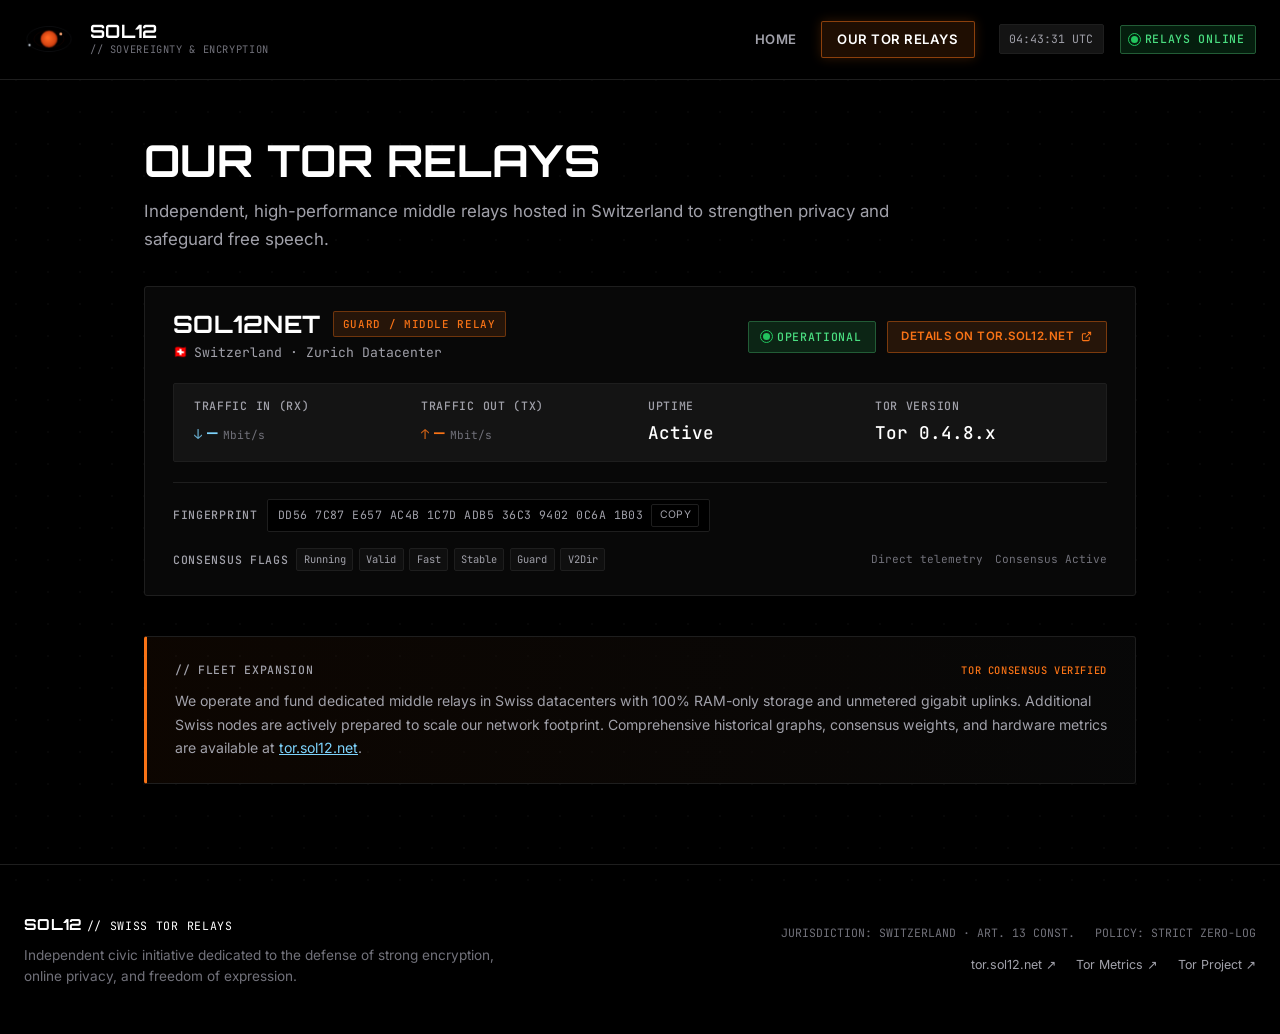
==== commit 44553f34: "feat(typography): finalize fonts (2-line hero title, real weights, form controls, OFL x3, docs, ?v= " ====
--- a/relays.html
+++ b/relays.html
@@ -13,7 +13,7 @@
   <link rel="apple-touch-icon" sizes="180x180" href="apple-touch-icon.png?v=mars1">
   
   <!-- Self-hosted CSS -->
-  <link rel="stylesheet" href="css/style.css">
+  <link rel="stylesheet" href="css/style.css?v=20261012">
   <script src="js/analytics.js?v=20261007"></script>
 </head>
 <body>
@@ -198,7 +198,7 @@
   </footer>
 
   <!-- Scripts -->
-  <script src="js/app.js"></script>
-  <script src="js/relays.js"></script>
+  <script src="js/app.js?v=20261012"></script>
+  <script src="js/relays.js?v=20261012"></script>
 </body>
 </html>
--- a/css/style.css
+++ b/css/style.css
@@ -1,4 +1,4 @@
-@import "./fonts.css";
+@import "./fonts.css?v=20261012";
 
 /* ==========================================================================
    SOL12 TELEMETRY DESIGN SYSTEM (SPACEX NOIR & SWISS PRIVACY INFRASTRUCTURE)
@@ -38,6 +38,15 @@
   padding: 0;
 }
 
+button, input, select, textarea {
+  font: inherit;
+  color: inherit;
+}
+
+strong, b {
+  font-weight: 600;
+}
+
 html {
   scroll-behavior: smooth;
   color-scheme: dark;
@@ -107,6 +116,10 @@
 /* Typography Helpers */
 .font-display { font-family: var(--font-display); }
 .font-mono { font-family: var(--font-mono); }
+.font-mono strong,
+.font-mono b {
+  font-weight: 500;
+}
 .font-sans { font-family: var(--font-sans); }
 
 .tracking-telemetry {
@@ -134,7 +147,7 @@
   text-transform: uppercase;
   letter-spacing: 0.06em;
   font-size: 0.72rem;
-  font-weight: 600;
+  font-weight: 500;
   color: var(--space-muted);
 }
 
@@ -173,6 +186,7 @@
   font-family: var(--font-mono);
   font-variant-numeric: tabular-nums;
   font-size: 0.72rem;
+  font-weight: 500;
   letter-spacing: 0.06em;
   text-transform: uppercase;
   color: var(--space-muted);
@@ -253,6 +267,7 @@
   font-family: var(--font-mono);
   font-variant-numeric: tabular-nums;
   font-size: 0.65rem;
+  font-weight: 400;
   letter-spacing: 0.06em;
   color: var(--space-dim);
   text-transform: uppercase;
@@ -352,7 +367,9 @@
 
 .fleet-link-highlight {
   font-family: var(--font-mono);
+  font-variant-numeric: tabular-nums;
   font-size: 0.78rem;
+  font-weight: 500;
   color: var(--accent-cyan);
   text-decoration: none;
   transition: color 0.15s ease;
@@ -368,8 +385,10 @@
 
 .relays-notice {
   font-family: var(--font-mono);
+  font-variant-numeric: tabular-nums;
   color: var(--space-dim);
   font-size: 0.78rem;
+  font-weight: 400;
   margin-bottom: 1.5rem;
 }
 
@@ -432,6 +451,7 @@
   font-family: var(--font-mono);
   font-variant-numeric: tabular-nums;
   font-size: 0.68rem;
+  font-weight: 500;
   letter-spacing: 0.06em;
   text-transform: uppercase;
   color: var(--accent-mars);
@@ -445,7 +465,10 @@
   display: flex;
   align-items: center;
   gap: 0.4rem;
+  font-family: var(--font-mono);
+  font-variant-numeric: tabular-nums;
   font-size: 0.82rem;
+  font-weight: 400;
   color: var(--space-muted);
 }
 
@@ -470,7 +493,6 @@
   box-sizing: border-box;
   padding: 0 0.85rem;
   font-size: 0.72rem;
-  font-weight: 600;
   text-transform: uppercase;
   border-radius: 2px;
   line-height: 1;
@@ -479,6 +501,7 @@
 .relay-status-group .telemetry-pill {
   font-family: var(--font-mono);
   font-variant-numeric: tabular-nums;
+  font-weight: 500;
   letter-spacing: 0.06em;
   gap: 0.45rem;
   cursor: default;
@@ -486,6 +509,7 @@
 
 .relay-status-group .relay-action-btn {
   font-family: var(--font-sans);
+  font-weight: 600;
   letter-spacing: 0.04em;
   gap: 0.45rem;
   background-color: var(--accent-mars-dim);
@@ -543,6 +567,11 @@
   gap: 0.3rem;
 }
 
+.metric-val strong,
+.metric-val b {
+  font-weight: 500;
+}
+
 .metric-val.text-cyan {
   color: var(--accent-cyan);
 }
@@ -557,7 +586,10 @@
 }
 
 .metric-unit {
+  font-family: var(--font-mono);
+  font-variant-numeric: tabular-nums;
   font-size: 0.7rem;
+  font-weight: 400;
   color: var(--space-dim);
 }
 
@@ -594,6 +626,7 @@
   font-family: var(--font-mono);
   font-variant-numeric: tabular-nums;
   font-size: 0.72rem;
+  font-weight: 400;
   color: var(--space-muted);
   letter-spacing: 0.04em;
   overflow-wrap: anywhere;
@@ -640,7 +673,9 @@
 
 .relay-flag-chip {
   font-family: var(--font-mono);
+  font-variant-numeric: tabular-nums;
   font-size: 0.65rem;
+  font-weight: 400;
   padding: 0.15rem 0.4rem;
   background: var(--space-card-elevated);
   border: 1px solid var(--space-border);
@@ -655,6 +690,7 @@
   font-family: var(--font-mono);
   font-variant-numeric: tabular-nums;
   font-size: 0.7rem;
+  font-weight: 400;
   color: var(--space-dim);
 }
 
@@ -682,11 +718,13 @@
   font-family: var(--font-mono);
   font-variant-numeric: tabular-nums;
   font-size: 0.65rem;
+  font-weight: 500;
   color: var(--accent-mars);
   letter-spacing: 0.06em;
 }
 
 .relays-footnote-box p {
+  font-family: var(--font-sans);
   font-size: 0.88rem;
   color: var(--space-muted);
   line-height: 1.65;
@@ -731,6 +769,7 @@
   font-family: var(--font-mono);
   font-variant-numeric: tabular-nums;
   font-size: 0.72rem;
+  font-weight: 400;
   color: var(--space-muted);
   background: var(--space-panel);
   border: 1px solid var(--space-border);
@@ -801,9 +840,9 @@
 
 .hero-grid {
   display: grid;
-  grid-template-columns: 1.15fr 1fr;
-  align-items: center;
-  gap: 3.5rem;
+  grid-template-columns: 1.22fr 0.98fr;
+  align-items: center;
+  gap: 3rem;
 }
 
 /* Left Column: Narrative */
@@ -823,16 +862,21 @@
 
 .hero-title {
   font-family: var(--font-display);
-  font-size: clamp(2rem, 1.2rem + 4vw, 4.25rem);
+  font-size: clamp(1.9rem, 1rem + 2.6vw, 3.2rem);
   font-weight: 700;
-  line-height: 1.12;
+  line-height: 1.08;
   letter-spacing: 0.01em;
   text-transform: uppercase;
   color: #ffffff;
   overflow-wrap: break-word;
 }
 
+.hero-title br {
+  display: none;
+}
+
 .hero-title-highlight {
+  display: block;
   color: var(--accent-mars);
 }
 
@@ -843,6 +887,7 @@
 }
 
 .hero-paragraph {
+  font-family: var(--font-sans);
   font-size: 1.12rem;
   line-height: 1.75;
   color: #d4d4d8;
@@ -922,6 +967,7 @@
   font-family: var(--font-mono);
   font-variant-numeric: tabular-nums;
   font-size: 0.75rem;
+  font-weight: 500;
   letter-spacing: 0.06em;
   text-transform: uppercase;
   color: var(--accent-mars);
@@ -941,6 +987,7 @@
 }
 
 .section-subtitle {
+  font-family: var(--font-sans);
   font-size: 1.05rem;
   color: var(--space-muted);
   max-width: 780px;
@@ -973,7 +1020,7 @@
   font-family: var(--font-mono);
   font-variant-numeric: tabular-nums;
   font-size: 1.6rem;
-  font-weight: 700;
+  font-weight: 500;
   color: var(--accent-mars);
   margin-bottom: 0.75rem;
 }
@@ -989,6 +1036,7 @@
 }
 
 .manifesto-card p {
+  font-family: var(--font-sans);
   font-size: 0.9rem;
   color: var(--space-muted);
   line-height: 1.65;
@@ -1034,10 +1082,13 @@
 .footer-brand-tag {
   font-family: var(--font-mono);
   font-variant-numeric: tabular-nums;
+  font-size: 0.72rem;
+  font-weight: 400;
   letter-spacing: 0.06em;
 }
 
 .footer-desc {
+  font-family: var(--font-sans);
   font-size: 0.85rem;
   color: var(--space-dim);
   line-height: 1.5;
@@ -1057,6 +1108,7 @@
   font-family: var(--font-mono);
   font-variant-numeric: tabular-nums;
   font-size: 0.72rem;
+  font-weight: 400;
   color: var(--space-dim);
 }
 
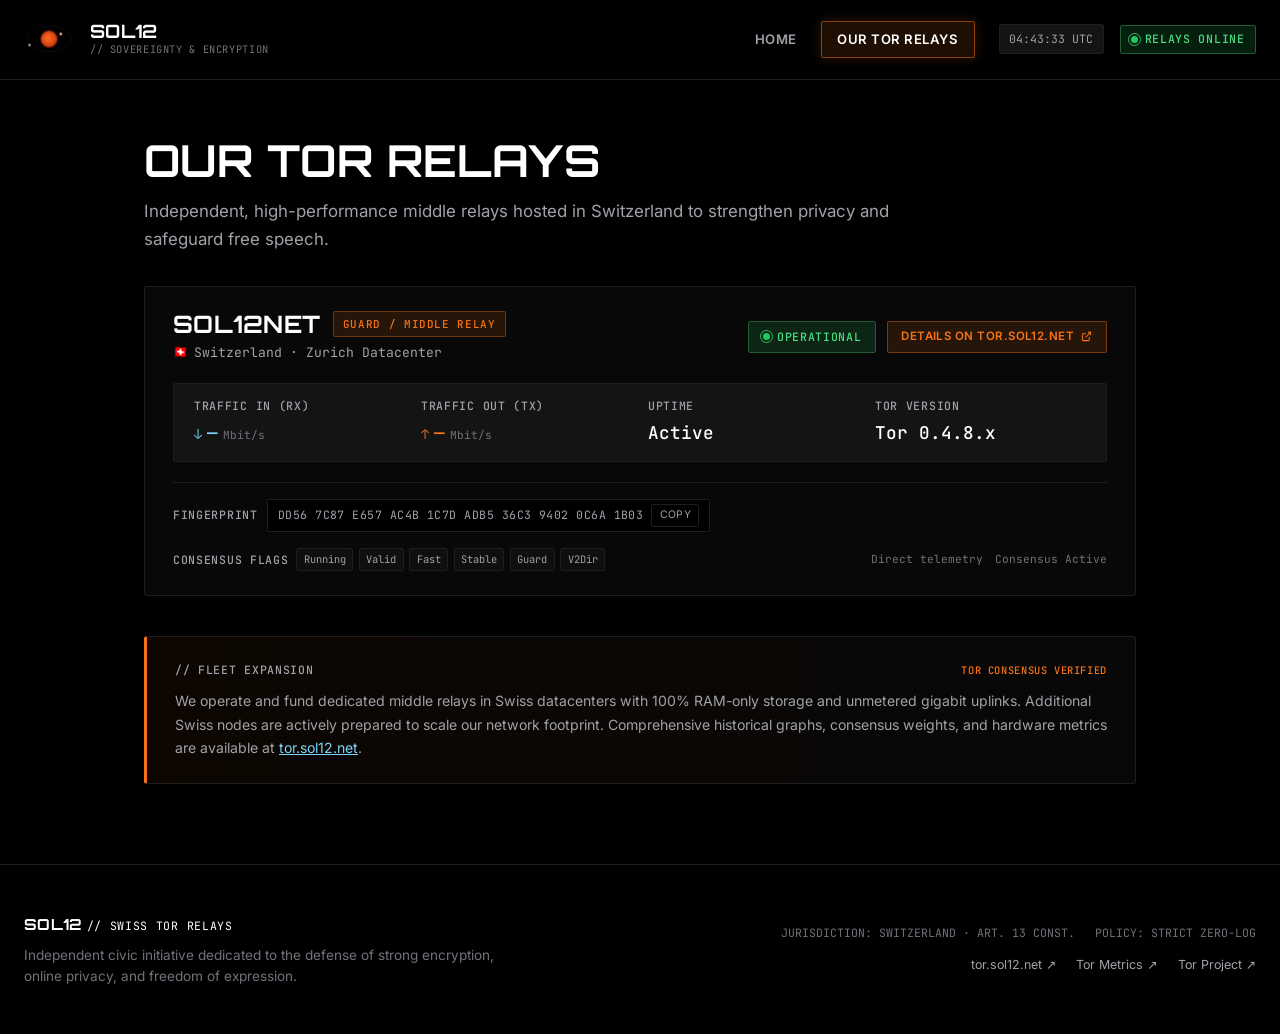
==== commit de604208: "Remove Google Analytics (gtag) and Google domains from CSP" ====
--- a/relays.html
+++ b/relays.html
@@ -14,7 +14,6 @@
   
   <!-- Self-hosted CSS -->
   <link rel="stylesheet" href="css/style.css?v=20261012">
-  <script src="js/analytics.js?v=20261007"></script>
 </head>
 <body>
   <!-- Background dot grid -->
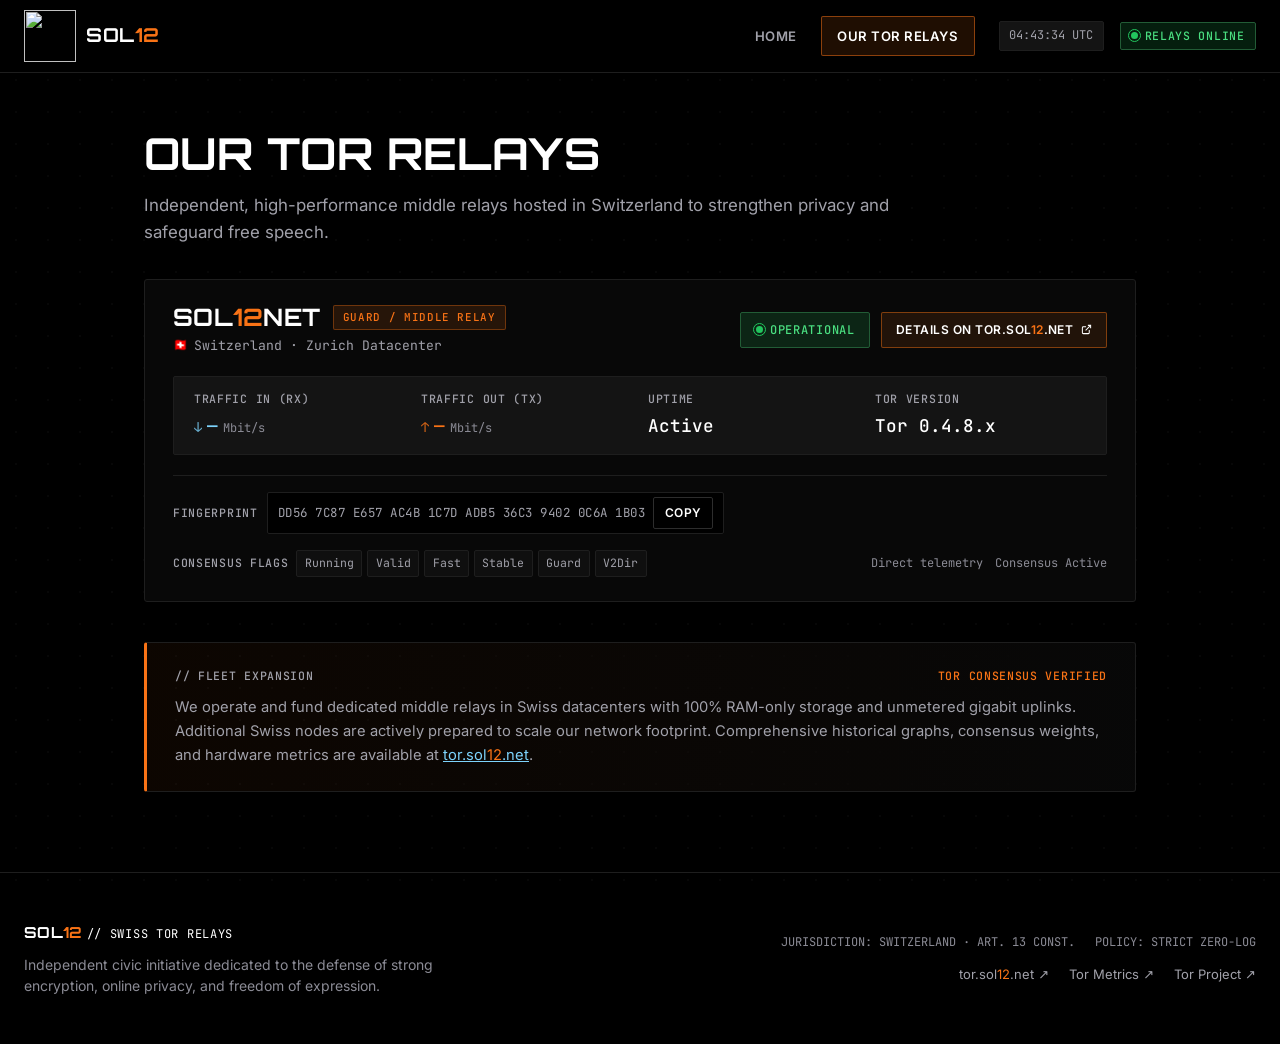
==== commit dd410680: "feat(ui): apply SOL12 visual redesign, --brand-orange 12 styling, and hero layout cleanup" ====
--- a/relays.html
+++ b/relays.html
@@ -13,21 +13,20 @@
   <link rel="apple-touch-icon" sizes="180x180" href="apple-touch-icon.png?v=mars1">
   
   <!-- Self-hosted CSS -->
-  <link rel="stylesheet" href="css/style.css?v=20261012">
+  <link rel="stylesheet" href="css/style.css?v=20261013">
 </head>
 <body>
   <!-- Background dot grid -->
   <div class="dot-grid-overlay" aria-hidden="true"></div>
 
   <!-- Mission Control Navbar -->
-  <header class="navbar">
+  <header class="navbar" id="navbar">
     <div class="container nav-container">
       <a href="index.html" class="nav-brand" aria-label="SOL12 Home">
-        <canvas id="logo-simulator" width="54" height="54" aria-hidden="true"></canvas>
-        <div class="brand-text">
-          <span class="brand-name">SOL12</span>
-          <span class="brand-sub">// SOVEREIGNTY &amp; ENCRYPTION</span>
-        </div>
+        <span class="sol12-mars-logo" id="logo-simulator" data-sol12-mars-logo data-texture-src="assets/logo/mars_logo_512x256.jpg?v=20261013" aria-hidden="true">
+          <img src="assets/logo/mars-logo-fallback.png?v=20261013" alt="" width="52" height="52" class="sol12-mars-logo-fallback" decoding="async">
+        </span>
+        <span class="brand-name">SOL<span class="brand-orange">12</span></span>
       </a>
 
       <nav class="nav-links" aria-label="Main navigation">
@@ -64,7 +63,7 @@
     <noscript>
       <div class="telemetry-card relay-compact-card">
         <p class="relays-notice">
-          JavaScript is required for live bandwidth telemetry. Please visit <a href="https://tor.sol12.net/" target="_blank" rel="noopener noreferrer">tor.sol12.net ↗</a> for comprehensive statistics.
+          JavaScript is required for live bandwidth telemetry. Please visit <a href="https://tor.sol12.net/" target="_blank" rel="noopener noreferrer">tor.sol<span class="brand-orange">12</span>.net ↗</a> for comprehensive statistics.
         </p>
       </div>
     </noscript>
@@ -76,7 +75,7 @@
         <span class="footnote-tag font-mono">TOR CONSENSUS VERIFIED</span>
       </div>
       <p>
-        We operate and fund dedicated middle relays in Swiss datacenters with 100% RAM-only storage and unmetered gigabit uplinks. Additional Swiss nodes are actively prepared to scale our network footprint. Comprehensive historical graphs, consensus weights, and hardware metrics are available at <a href="https://tor.sol12.net/" target="_blank" rel="noopener noreferrer" class="text-cyan">tor.sol12.net</a>.
+        We operate and fund dedicated middle relays in Swiss datacenters with 100% RAM-only storage and unmetered gigabit uplinks. Additional Swiss nodes are actively prepared to scale our network footprint. Comprehensive historical graphs, consensus weights, and hardware metrics are available at <a href="https://tor.sol12.net/" target="_blank" rel="noopener noreferrer" class="text-cyan">tor.sol<span class="brand-orange">12</span>.net</a>.
       </p>
     </div>
 
@@ -90,7 +89,7 @@
       <div class="relay-card-top">
         <div class="relay-id-group">
           <div class="relay-title-row">
-            <h2 class="relay-nickname" data-field="nickname">SOL12net</h2>
+            <h2 class="relay-nickname" data-field="nickname">SOL<span class="brand-orange">12</span>net</h2>
             <span class="relay-role-chip" data-field="role">Guard / Middle Relay</span>
           </div>
           <div class="relay-location-row font-mono">
@@ -105,7 +104,7 @@
             <span data-field="status-text">Operational</span>
           </span>
           <a data-field="stats-link" class="relay-action-btn" target="_blank" rel="noopener noreferrer">
-            <span>Details on tor.sol12.net</span>
+            <span>Details on tor.sol<span class="brand-orange">12</span>.net</span>
             <svg width="11" height="11" viewBox="0 0 24 24" fill="none" stroke="currentColor" stroke-width="2.2"><path d="M18 13v6a2 2 0 0 1-2 2H5a2 2 0 0 1-2-2V8a2 2 0 0 1 2-2h6"></path><polyline points="15 3 21 3 21 9"></polyline><line x1="10" y1="14" x2="21" y2="3"></line></svg>
           </a>
         </div>
@@ -176,7 +175,7 @@
   <footer class="footer">
     <div class="container footer-content">
       <div class="footer-left">
-        <span class="footer-brand"><span class="footer-brand-name">SOL12</span> <span class="footer-brand-tag">// SWISS TOR RELAYS</span></span>
+        <span class="footer-brand"><span class="footer-brand-name">SOL<span class="brand-orange">12</span></span> <span class="footer-brand-tag">// SWISS TOR RELAYS</span></span>
         <p class="footer-desc">
           Independent civic initiative dedicated to the defense of strong encryption, online privacy, and freedom of expression.
         </p>
@@ -188,7 +187,7 @@
           <span>POLICY: STRICT ZERO-LOG</span>
         </div>
         <div class="footer-links">
-          <a href="https://tor.sol12.net/" target="_blank" rel="noopener noreferrer">tor.sol12.net ↗</a>
+          <a href="https://tor.sol12.net/" target="_blank" rel="noopener noreferrer">tor.sol<span class="brand-orange">12</span>.net ↗</a>
           <a href="https://metrics.torproject.org/" target="_blank" rel="noopener noreferrer">Tor Metrics ↗</a>
           <a href="https://www.torproject.org/" target="_blank" rel="noopener noreferrer">Tor Project ↗</a>
         </div>
@@ -197,7 +196,8 @@
   </footer>
 
   <!-- Scripts -->
-  <script src="js/app.js?v=20261012"></script>
-  <script src="js/relays.js?v=20261012"></script>
+  <script src="js/sol12-mars-logo.js?v=20261013"></script>
+  <script src="js/app.js?v=20261013"></script>
+  <script src="js/relays.js?v=20261013"></script>
 </body>
 </html>
--- a/css/style.css
+++ b/css/style.css
@@ -14,12 +14,13 @@
   
   --space-text: #ffffff;
   --space-muted: #a1a1aa;
-  --space-dim: #71717a;
+  --space-dim: #8b8b95;
   --space-faint: #3f3f46;
 
+  --brand-orange: #F97316;
   --accent-cyan: #7dd3fc;
   --accent-cyan-dim: rgba(125, 211, 252, 0.12);
-  --accent-mars: #f97316;
+  --accent-mars: var(--brand-orange);
   --accent-mars-bright: #ff6b35;
   --accent-mars-dim: rgba(249, 115, 22, 0.12);
 
@@ -29,6 +30,13 @@
   --font-display: "Orbitron", "Inter", system-ui, sans-serif;
   --font-sans: 'Inter', system-ui, -apple-system, BlinkMacSystemFont, 'Segoe UI', Roboto, sans-serif;
   --font-mono: 'JetBrains Mono', ui-monospace, Menlo, Monaco, Consolas, monospace;
+}
+
+.brand-orange,
+a:visited .brand-orange,
+a:hover .brand-orange,
+a:focus-visible .brand-orange {
+  color: var(--brand-orange);
 }
 
 /* Base reset */
@@ -222,7 +230,7 @@
   backdrop-filter: blur(12px);
   -webkit-backdrop-filter: blur(12px);
   border-bottom: 1px solid var(--space-border);
-  padding: 0.9rem 0;
+  padding: 0.625rem 0;
 }
 
 .nav-container {
@@ -233,44 +241,42 @@
 }
 
 .nav-brand {
-  display: flex;
-  align-items: center;
-  gap: 0.75rem;
+  display: inline-flex;
+  align-items: center;
+  gap: 0.65rem;
+  min-height: 44px;
   text-decoration: none;
   color: #ffffff;
 }
 
+.sol12-mars-logo,
 #logo-simulator {
-  width: 50px;
-  height: 50px;
+  position: relative;
+  width: 52px;
+  height: 52px;
+  display: inline-flex;
+  align-items: center;
+  justify-content: center;
+  flex-shrink: 0;
+  user-select: none;
+}
+
+.sol12-mars-logo-fallback,
+.sol12-mars-logo-canvas {
+  width: 100%;
+  height: 100%;
   display: block;
-  cursor: pointer;
-  flex-shrink: 0;
-  margin-right: 4px;
-}
-
-.brand-text {
-  display: flex;
-  flex-direction: column;
+  object-fit: contain;
+  pointer-events: none;
 }
 
 .brand-name {
   font-family: var(--font-display);
   font-weight: 700;
   letter-spacing: 0.02em;
-  font-size: 1.15rem;
-  color: #ffffff;
-  line-height: 1.1;
-}
-
-.brand-sub {
-  font-family: var(--font-mono);
-  font-variant-numeric: tabular-nums;
-  font-size: 0.65rem;
-  font-weight: 400;
-  letter-spacing: 0.06em;
-  color: var(--space-dim);
-  text-transform: uppercase;
+  font-size: 1.2rem;
+  color: #ffffff;
+  line-height: 1;
 }
 
 .nav-telemetry-status {
@@ -288,6 +294,10 @@
 }
 
 .nav-link {
+  display: inline-flex;
+  align-items: center;
+  justify-content: center;
+  min-height: 40px;
   font-family: var(--font-sans);
   font-size: 0.82rem;
   font-weight: 600;
@@ -299,7 +309,7 @@
   border-radius: 2px;
   border: 1px solid transparent;
   background: transparent;
-  transition: all 0.2s ease;
+  transition: color 0.15s ease, border-color 0.15s ease, background-color 0.15s ease;
   white-space: nowrap;
 }
 
@@ -314,7 +324,6 @@
   color: #ffffff;
   border-color: rgba(249, 115, 22, 0.5);
   background: var(--accent-mars-dim);
-  box-shadow: 0 0 12px rgba(249, 115, 22, 0.2);
 }
 .telemetry-pill[data-state="unknown"], .telemetry-pill[data-state="starting"] { color: var(--space-muted); }
 .telemetry-pill[data-state="unknown"] .beacon-dot, .telemetry-pill[data-state="starting"] .beacon-dot { background: var(--space-dim); }
@@ -489,10 +498,10 @@
   display: inline-flex;
   align-items: center;
   justify-content: center;
-  height: 32px;
+  min-height: 36px;
   box-sizing: border-box;
-  padding: 0 0.85rem;
-  font-size: 0.72rem;
+  padding: 0.35rem 0.9rem;
+  font-size: 0.75rem;
   text-transform: uppercase;
   border-radius: 2px;
   line-height: 1;
@@ -512,20 +521,19 @@
   font-weight: 600;
   letter-spacing: 0.04em;
   gap: 0.45rem;
-  background-color: var(--accent-mars-dim);
-  border: 1px solid rgba(249, 115, 22, 0.4);
-  color: var(--accent-mars);
+  background-color: rgba(249, 115, 22, 0.1);
+  border: 1px solid rgba(249, 115, 22, 0.45);
+  color: #ffffff;
   text-decoration: none;
   cursor: pointer;
-  transition: all 0.2s cubic-bezier(0.16, 1, 0.3, 1);
+  transition: background-color 0.15s ease, border-color 0.15s ease, color 0.15s ease;
   white-space: nowrap;
 }
 
 .relay-status-group .relay-action-btn:hover {
-  background-color: rgba(249, 115, 22, 0.22);
-  border-color: var(--accent-mars-bright);
-  color: #ffffff;
-  box-shadow: 0 0 14px rgba(249, 115, 22, 0.25);
+  background-color: rgba(249, 115, 22, 0.2);
+  border-color: var(--brand-orange);
+  color: #ffffff;
 }
 
 .relay-status-group .relay-action-btn svg {
@@ -588,7 +596,7 @@
 .metric-unit {
   font-family: var(--font-mono);
   font-variant-numeric: tabular-nums;
-  font-size: 0.7rem;
+  font-size: 0.75rem;
   font-weight: 400;
   color: var(--space-dim);
 }
@@ -625,7 +633,7 @@
 .fp-text {
   font-family: var(--font-mono);
   font-variant-numeric: tabular-nums;
-  font-size: 0.72rem;
+  font-size: 0.78rem;
   font-weight: 400;
   color: var(--space-muted);
   letter-spacing: 0.04em;
@@ -636,16 +644,21 @@
 }
 
 .btn-copy-fp {
+  display: inline-flex;
+  align-items: center;
+  justify-content: center;
+  min-height: 32px;
   background: transparent;
-  border: 1px solid var(--space-border);
-  color: var(--space-muted);
+  border: 1px solid var(--space-border-bright);
+  color: var(--space-text);
   font-family: var(--font-sans);
-  font-size: 0.65rem;
+  font-size: 0.75rem;
+  font-weight: 600;
   letter-spacing: 0.04em;
-  padding: 0.15rem 0.45rem;
+  padding: 0.25rem 0.65rem;
   border-radius: 2px;
   cursor: pointer;
-  transition: all 0.15s ease;
+  transition: color 0.15s ease, border-color 0.15s ease, background-color 0.15s ease;
 }
 
 .btn-copy-fp:hover {
@@ -674,9 +687,9 @@
 .relay-flag-chip {
   font-family: var(--font-mono);
   font-variant-numeric: tabular-nums;
-  font-size: 0.65rem;
+  font-size: 0.72rem;
   font-weight: 400;
-  padding: 0.15rem 0.4rem;
+  padding: 0.2rem 0.45rem;
   background: var(--space-card-elevated);
   border: 1px solid var(--space-border);
   border-radius: 2px;
@@ -689,7 +702,7 @@
   gap: 0.75rem;
   font-family: var(--font-mono);
   font-variant-numeric: tabular-nums;
-  font-size: 0.7rem;
+  font-size: 0.75rem;
   font-weight: 400;
   color: var(--space-dim);
 }
@@ -717,7 +730,7 @@
 .footnote-tag {
   font-family: var(--font-mono);
   font-variant-numeric: tabular-nums;
-  font-size: 0.65rem;
+  font-size: 0.72rem;
   font-weight: 500;
   color: var(--accent-mars);
   letter-spacing: 0.06em;
@@ -725,7 +738,7 @@
 
 .relays-footnote-box p {
   font-family: var(--font-sans);
-  font-size: 0.88rem;
+  font-size: 0.92rem;
   color: var(--space-muted);
   line-height: 1.65;
   margin: 0;
@@ -768,7 +781,7 @@
 .time-readout {
   font-family: var(--font-mono);
   font-variant-numeric: tabular-nums;
-  font-size: 0.72rem;
+  font-size: 0.75rem;
   font-weight: 400;
   color: var(--space-muted);
   background: var(--space-panel);
@@ -786,6 +799,7 @@
   align-items: center;
   justify-content: center;
   gap: 0.5rem;
+  min-height: 44px;
   font-family: var(--font-sans);
   font-size: 0.82rem;
   letter-spacing: 0.04em;
@@ -795,7 +809,7 @@
   padding: 0.75rem 1.5rem;
   border-radius: 2px;
   cursor: pointer;
-  transition: all 0.2s cubic-bezier(0.16, 1, 0.3, 1);
+  transition: background-color 0.15s ease, border-color 0.15s ease, color 0.15s ease;
   border: 1px solid transparent;
 }
 
@@ -808,23 +822,23 @@
   background-color: rgba(249, 115, 22, 0.22);
   border-color: var(--accent-mars-bright);
   color: #ffffff;
-  box-shadow: 0 0 14px rgba(249, 115, 22, 0.25);
 }
 
 .btn-outline {
   background-color: transparent;
   color: var(--space-text);
-  border-color: var(--space-border);
+  border-color: var(--space-border-bright);
 }
 .btn-outline:hover {
   background-color: var(--space-card-elevated);
-  border-color: var(--space-border-bright);
+  border-color: #ffffff;
   color: #ffffff;
 }
 
 .btn-sm {
-  padding: 0.5rem 1rem;
-  font-size: 0.75rem;
+  min-height: 40px;
+  padding: 0.55rem 1.1rem;
+  font-size: 0.8125rem;
 }
 
 /* ==========================================================================
@@ -832,7 +846,7 @@
    ========================================================================== */
 
 .hero-section {
-  padding: 1.5rem 0 1rem 0;
+  padding: 1rem 0 1rem 0;
   position: relative;
   overflow: hidden;
   background-color: #000000;
@@ -849,7 +863,7 @@
 .hero-content {
   display: flex;
   flex-direction: column;
-  gap: 1.75rem;
+  gap: 1.5rem;
   z-index: 10;
 }
 
@@ -888,8 +902,8 @@
 
 .hero-paragraph {
   font-family: var(--font-sans);
-  font-size: 1.12rem;
-  line-height: 1.75;
+  font-size: 1.0625rem;
+  line-height: 1.72;
   color: #d4d4d8;
   font-weight: 400;
 }
@@ -899,7 +913,7 @@
   flex-wrap: wrap;
   align-items: center;
   gap: 1rem;
-  margin-top: 0.5rem;
+  margin-top: 0.25rem;
 }
 
 /* Right Column: 3D Mars Globe (100% Borderless, Pure Black Background) */
@@ -960,7 +974,7 @@
 }
 
 .section-header {
-  margin-bottom: 3.5rem;
+  margin-bottom: 2.5rem;
 }
 
 .section-tag {
@@ -1037,7 +1051,7 @@
 
 .manifesto-card p {
   font-family: var(--font-sans);
-  font-size: 0.9rem;
+  font-size: 0.9375rem;
   color: var(--space-muted);
   line-height: 1.65;
 }
@@ -1050,7 +1064,7 @@
   background-color: #000000;
   border-top: 1px solid var(--space-border);
   padding: 3rem 0;
-  font-size: 0.85rem;
+  font-size: 0.875rem;
 }
 
 .footer-content {
@@ -1082,14 +1096,14 @@
 .footer-brand-tag {
   font-family: var(--font-mono);
   font-variant-numeric: tabular-nums;
-  font-size: 0.72rem;
+  font-size: 0.75rem;
   font-weight: 400;
   letter-spacing: 0.06em;
 }
 
 .footer-desc {
   font-family: var(--font-sans);
-  font-size: 0.85rem;
+  font-size: 0.875rem;
   color: var(--space-dim);
   line-height: 1.5;
 }
@@ -1107,7 +1121,7 @@
   gap: 1.25rem;
   font-family: var(--font-mono);
   font-variant-numeric: tabular-nums;
-  font-size: 0.72rem;
+  font-size: 0.75rem;
   font-weight: 400;
   color: var(--space-dim);
 }
@@ -1119,14 +1133,14 @@
 
 .footer-links a {
   font-family: var(--font-sans);
-  font-size: 0.78rem;
+  font-size: 0.8125rem;
   color: var(--space-muted);
   text-decoration: none;
   transition: color 0.15s ease;
 }
 
 .footer-links a:hover {
-  color: var(--accent-mars);
+  color: #ffffff;
 }
 
 /* ==========================================================================
@@ -1136,7 +1150,7 @@
 @media (max-width: 1024px) {
   .hero-grid {
     grid-template-columns: 1fr;
-    gap: 3rem;
+    gap: 2.5rem;
   }
 
   .manifesto-grid {
@@ -1150,7 +1164,7 @@
 
 @media (max-width: 768px) {
   .hero-paragraph {
-    font-size: 1.05rem;
+    font-size: 1rem;
   }
 
   .manifesto-grid {
@@ -1159,23 +1173,19 @@
 
   .nav-container {
     flex-wrap: wrap;
-    row-gap: 0.75rem;
+    row-gap: 0.65rem;
     column-gap: 0.75rem;
     padding: 0 1rem;
   }
 
+  .nav-brand .sol12-mars-logo,
   .nav-brand #logo-simulator {
-    width: 40px;
-    height: 40px;
+    width: 44px;
+    height: 44px;
   }
 
   .nav-brand .brand-name {
-    font-size: 1.05rem;
-  }
-
-  .nav-brand .brand-sub {
-    font-size: 0.55rem;
-    letter-spacing: 0.03em;
+    font-size: 1.1rem;
   }
 
   .nav-links {
@@ -1184,7 +1194,7 @@
 
   .nav-link {
     font-size: 0.8rem;
-    padding: 0.4rem 0.6rem;
+    padding: 0.4rem 0.65rem;
     flex-shrink: 1;
   }
 
@@ -1197,12 +1207,12 @@
   }
 
   .time-readout {
-    font-size: 0.7rem;
+    font-size: 0.72rem;
     padding: 0.25rem 0.5rem;
   }
 
   .telemetry-pill {
-    font-size: 0.7rem;
+    font-size: 0.72rem;
     padding: 0.25rem 0.55rem;
   }
 }
@@ -1210,22 +1220,18 @@
 @media (max-width: 420px) {
   .nav-container {
     padding: 0 0.75rem;
-    row-gap: 0.6rem;
+    row-gap: 0.5rem;
     column-gap: 0.5rem;
   }
 
+  .nav-brand .sol12-mars-logo,
   .nav-brand #logo-simulator {
-    width: 36px;
-    height: 36px;
+    width: 44px;
+    height: 44px;
   }
 
   .nav-brand .brand-name {
-    font-size: 1rem;
-  }
-
-  .nav-brand .brand-sub {
-    font-size: 0.5rem;
-    letter-spacing: 0.02em;
+    font-size: 1.05rem;
   }
 
   .nav-links {
@@ -1240,12 +1246,12 @@
   }
 
   .time-readout {
-    font-size: 0.68rem;
+    font-size: 0.7rem;
     padding: 0.2rem 0.45rem;
   }
 
   .telemetry-pill {
-    font-size: 0.68rem;
+    font-size: 0.7rem;
     padding: 0.2rem 0.5rem;
   }
 }
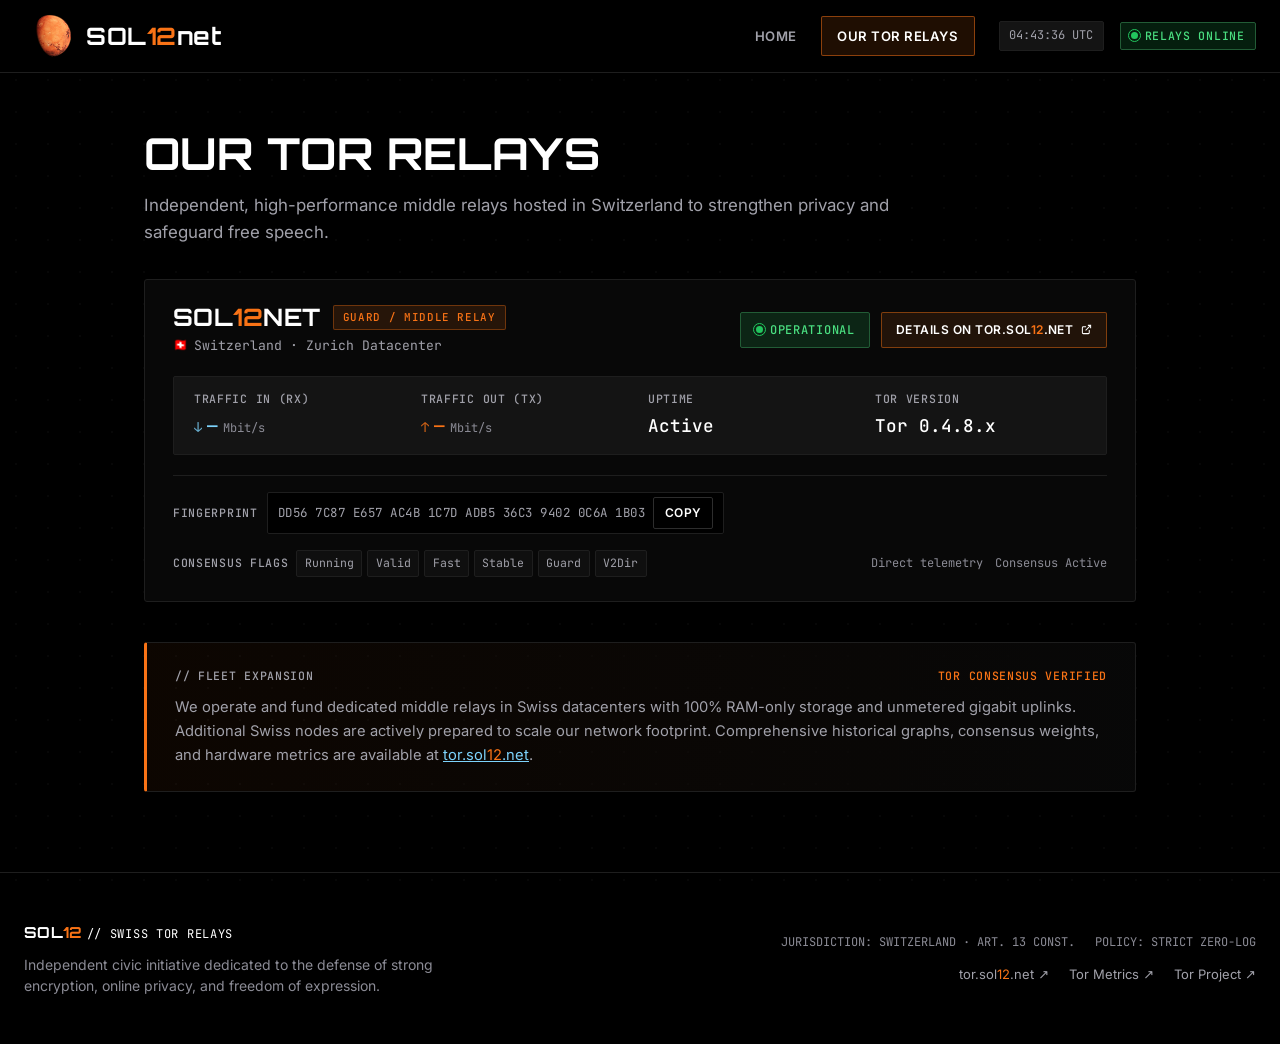
==== commit f2c891d9: "feat(header): unify SOL12net brand header typography and CSS contract" ====
--- a/relays.html
+++ b/relays.html
@@ -26,7 +26,7 @@
         <span class="sol12-mars-logo" id="logo-simulator" data-sol12-mars-logo data-texture-src="assets/logo/mars_logo_512x256.jpg?v=20261013" aria-hidden="true">
           <img src="assets/logo/mars-logo-fallback.png?v=20261013" alt="" width="52" height="52" class="sol12-mars-logo-fallback" decoding="async">
         </span>
-        <span class="brand-name">SOL<span class="brand-orange">12</span></span>
+        <span class="brand-name">SOL<span class="brand-orange">12</span>net</span>
       </a>
 
       <nav class="nav-links" aria-label="Main navigation">
--- a/css/style.css
+++ b/css/style.css
@@ -30,13 +30,36 @@
   --font-display: "Orbitron", "Inter", system-ui, sans-serif;
   --font-sans: 'Inter', system-ui, -apple-system, BlinkMacSystemFont, 'Segoe UI', Roboto, sans-serif;
   --font-mono: 'JetBrains Mono', ui-monospace, Menlo, Monaco, Consolas, monospace;
+
+  /* Shared SOL12 Brand Header Contract (mobile < 768px, desktop >= 768px) */
+  --sol12-brand-font-family: var(--font-display);
+  --sol12-brand-font-weight: 700;
+  --sol12-brand-font-size: 1.25rem;
+  --sol12-brand-tracking: 0.02em;
+  --sol12-brand-line-height: 1.2;
+  --sol12-brand-text-transform: none;
+  --sol12-brand-color: #FFFFFF;
+  --sol12-brand-accent: #F97316;
+  --sol12-brand-orange: #F97316;
+  --sol12-brand-logo-size: 44px;
+  --sol12-brand-gap: 0.65rem;
+}
+
+@media (min-width: 768px) {
+  :root {
+    --sol12-brand-font-size: 1.5rem;
+    --sol12-brand-logo-size: 52px;
+  }
 }
 
 .brand-orange,
+.sol12-brand-accent,
+a:link .brand-orange,
 a:visited .brand-orange,
 a:hover .brand-orange,
+a:active .brand-orange,
 a:focus-visible .brand-orange {
-  color: var(--brand-orange);
+  color: var(--sol12-brand-accent);
 }
 
 /* Base reset */
@@ -240,20 +263,22 @@
   gap: 1.5rem;
 }
 
-.nav-brand {
+.nav-brand,
+.sol12-brand {
   display: inline-flex;
   align-items: center;
-  gap: 0.65rem;
+  gap: var(--sol12-brand-gap);
   min-height: 44px;
   text-decoration: none;
-  color: #ffffff;
+  color: var(--sol12-brand-color);
+  flex-shrink: 0;
 }
 
 .sol12-mars-logo,
 #logo-simulator {
   position: relative;
-  width: 52px;
-  height: 52px;
+  width: var(--sol12-brand-logo-size);
+  height: var(--sol12-brand-logo-size);
   display: inline-flex;
   align-items: center;
   justify-content: center;
@@ -270,13 +295,17 @@
   pointer-events: none;
 }
 
-.brand-name {
-  font-family: var(--font-display);
-  font-weight: 700;
-  letter-spacing: 0.02em;
-  font-size: 1.2rem;
-  color: #ffffff;
-  line-height: 1;
+.brand-name,
+.sol12-brand-title,
+.sol12-brand-name {
+  font-family: var(--sol12-brand-font-family);
+  font-weight: var(--sol12-brand-font-weight);
+  font-size: var(--sol12-brand-font-size);
+  letter-spacing: var(--sol12-brand-tracking);
+  line-height: var(--sol12-brand-line-height);
+  text-transform: var(--sol12-brand-text-transform);
+  color: var(--sol12-brand-color);
+  white-space: nowrap;
 }
 
 .nav-telemetry-status {
@@ -1162,7 +1191,37 @@
   }
 }
 
-@media (max-width: 768px) {
+@media (max-width: 960px) {
+  .nav-container {
+    gap: 0.75rem;
+    padding: 0 1rem;
+  }
+
+  .nav-links {
+    gap: 0.35rem;
+  }
+
+  .nav-link {
+    font-size: 0.78rem;
+    padding: 0.4rem 0.65rem;
+  }
+
+  .nav-telemetry-status {
+    gap: 0.5rem;
+  }
+
+  .time-readout {
+    font-size: 0.72rem;
+    padding: 0.25rem 0.5rem;
+  }
+
+  .telemetry-pill {
+    font-size: 0.72rem;
+    padding: 0.25rem 0.55rem;
+  }
+}
+
+@media (max-width: 767.98px) {
   .hero-paragraph {
     font-size: 1rem;
   }
@@ -1176,16 +1235,6 @@
     row-gap: 0.65rem;
     column-gap: 0.75rem;
     padding: 0 1rem;
-  }
-
-  .nav-brand .sol12-mars-logo,
-  .nav-brand #logo-simulator {
-    width: 44px;
-    height: 44px;
-  }
-
-  .nav-brand .brand-name {
-    font-size: 1.1rem;
   }
 
   .nav-links {
@@ -1205,43 +1254,27 @@
     flex-wrap: wrap;
     gap: 0.5rem;
   }
-
-  .time-readout {
-    font-size: 0.72rem;
-    padding: 0.25rem 0.5rem;
-  }
-
-  .telemetry-pill {
-    font-size: 0.72rem;
-    padding: 0.25rem 0.55rem;
-  }
-}
-
-@media (max-width: 420px) {
+}
+
+@media (max-width: 520px) {
   .nav-container {
     padding: 0 0.75rem;
     row-gap: 0.5rem;
     column-gap: 0.5rem;
   }
 
-  .nav-brand .sol12-mars-logo,
-  .nav-brand #logo-simulator {
-    width: 44px;
-    height: 44px;
-  }
-
-  .nav-brand .brand-name {
-    font-size: 1.05rem;
-  }
-
   .nav-links {
-    gap: 0.25rem;
+    width: 100%;
+    order: 2;
+    margin-left: 0;
+    justify-content: flex-start;
+    gap: 0.4rem;
   }
 
   .nav-link {
     font-size: 0.78rem;
-    padding: 0.35rem 0.55rem;
-    white-space: normal;
+    padding: 0.35rem 0.65rem;
+    white-space: nowrap;
     text-align: center;
   }
 
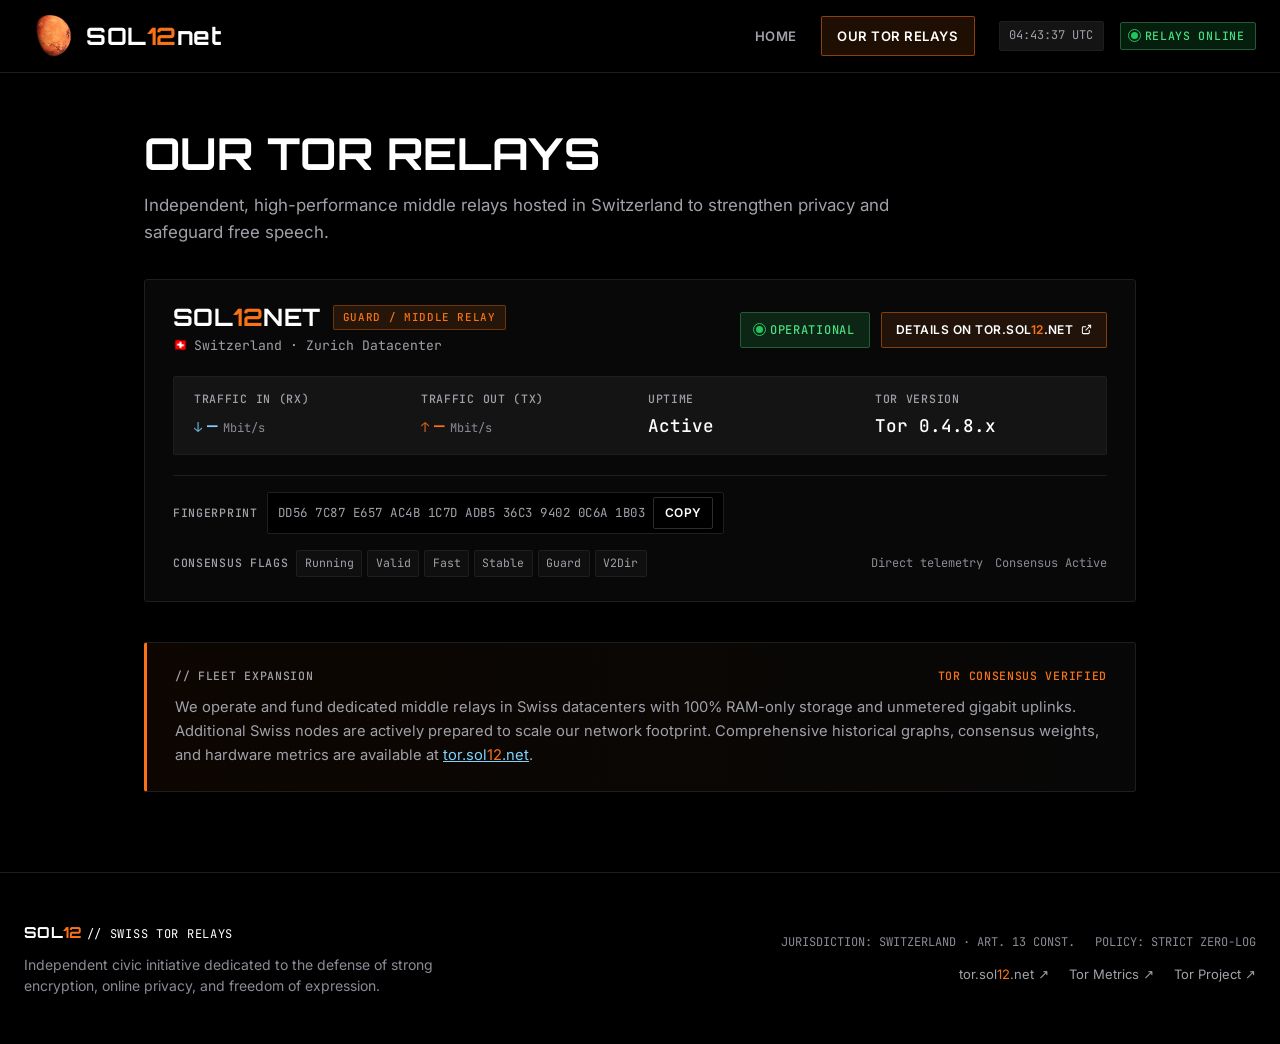
==== commit 60b53d65: "Favicon animé : petit logo Mars de l en-tête (script commun sol12-mars-favicon.js) Script commun ide" ====
--- a/relays.html
+++ b/relays.html
@@ -8,7 +8,7 @@
   
   <!-- Favicon -->
   <link rel="icon" type="image/svg+xml" href="favicon.svg?v=mars1">
-  <link rel="icon" type="image/png" sizes="32x32" href="favicon-32.png?v=mars1">
+  <link id="sol12-static-favicon" rel="icon" type="image/png" sizes="32x32" href="favicon-32.png?v=mars1">
   <link rel="alternate icon" href="favicon.ico?v=mars1">
   <link rel="apple-touch-icon" sizes="180x180" href="apple-touch-icon.png?v=mars1">
   
@@ -197,6 +197,7 @@
 
   <!-- Scripts -->
   <script src="js/sol12-mars-logo.js?v=20261013"></script>
+  <script src="js/sol12-mars-favicon.js?v=20261015"></script>
   <script src="js/app.js?v=20261013"></script>
   <script src="js/relays.js?v=20261013"></script>
 </body>
--- a/css/style.css
+++ b/css/style.css
@@ -31,7 +31,7 @@
   --font-sans: 'Inter', system-ui, -apple-system, BlinkMacSystemFont, 'Segoe UI', Roboto, sans-serif;
   --font-mono: 'JetBrains Mono', ui-monospace, Menlo, Monaco, Consolas, monospace;
 
-  /* Shared SOL12 Brand Header Contract (mobile < 768px, desktop >= 768px) */
+  /* Shared SOL12 Brand Header Contract (mobile ≤ 768px, desktop ≥ 769px) */
   --sol12-brand-font-family: var(--font-display);
   --sol12-brand-font-weight: 700;
   --sol12-brand-font-size: 1.25rem;
@@ -45,7 +45,7 @@
   --sol12-brand-gap: 0.65rem;
 }
 
-@media (min-width: 768px) {
+@media (min-width: 769px) {
   :root {
     --sol12-brand-font-size: 1.5rem;
     --sol12-brand-logo-size: 52px;
@@ -277,8 +277,8 @@
 .sol12-mars-logo,
 #logo-simulator {
   position: relative;
-  width: var(--sol12-brand-logo-size);
-  height: var(--sol12-brand-logo-size);
+  width: 52px;
+  height: 52px;
   display: inline-flex;
   align-items: center;
   justify-content: center;
@@ -1221,7 +1221,7 @@
   }
 }
 
-@media (max-width: 767.98px) {
+@media (max-width: 768px) {
   .hero-paragraph {
     font-size: 1rem;
   }
@@ -1235,6 +1235,12 @@
     row-gap: 0.65rem;
     column-gap: 0.75rem;
     padding: 0 1rem;
+  }
+
+  .nav-brand .sol12-mars-logo,
+  .nav-brand #logo-simulator {
+    width: 44px;
+    height: 44px;
   }
 
   .nav-links {
@@ -1263,6 +1269,12 @@
     column-gap: 0.5rem;
   }
 
+  .nav-brand .sol12-mars-logo,
+  .nav-brand #logo-simulator {
+    width: 44px;
+    height: 44px;
+  }
+
   .nav-links {
     width: 100%;
     order: 2;
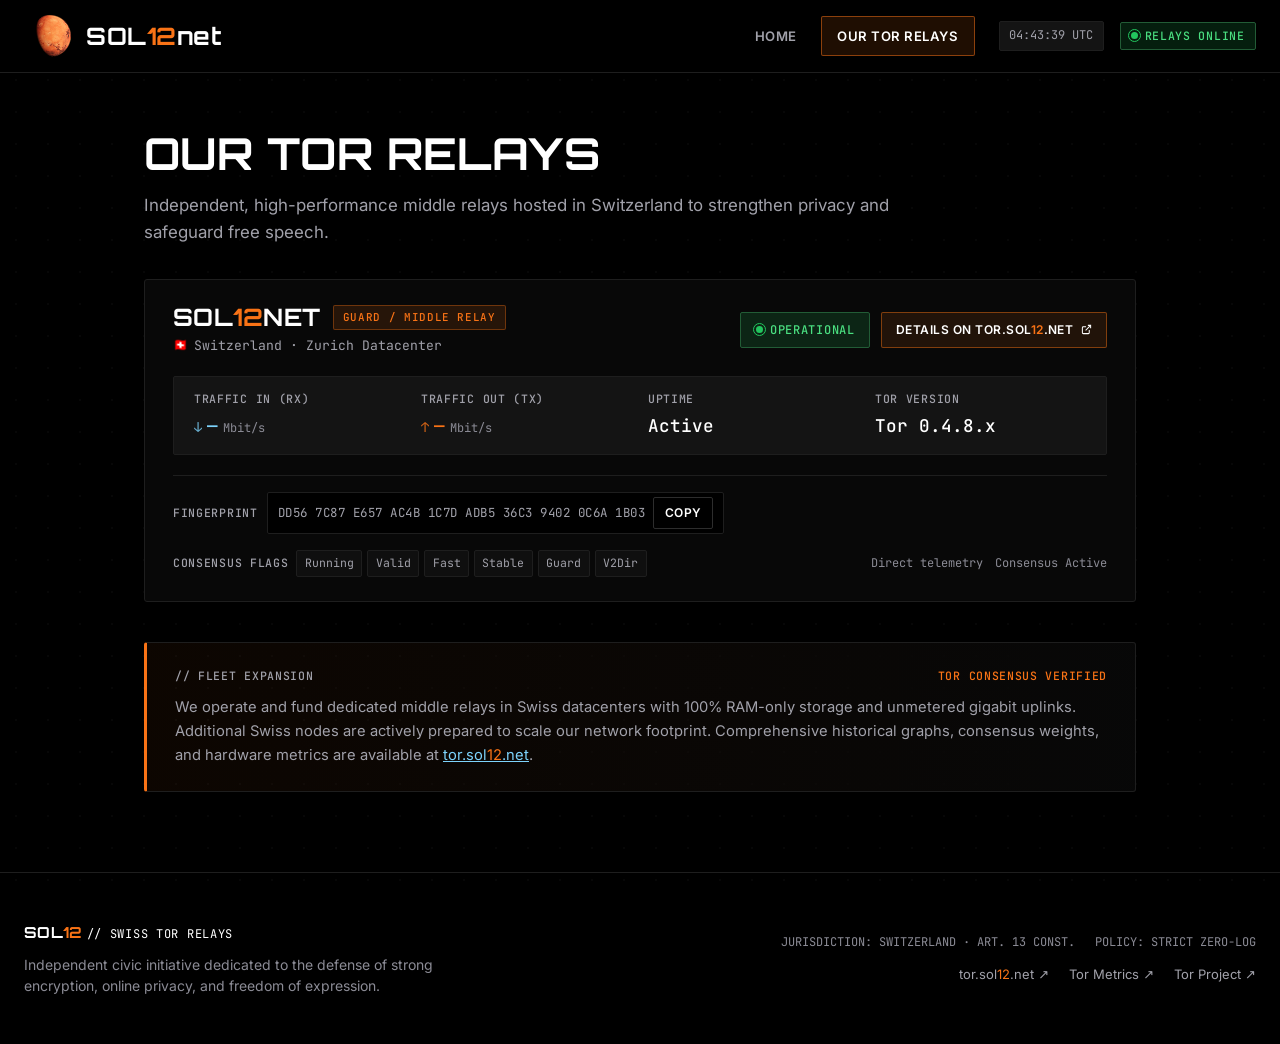
==== commit 267698e1: "Favicon : planète figée en onglet inactif (image statique = frame 0 du favicon animé, script 1.2.0) " ====
--- a/relays.html
+++ b/relays.html
@@ -7,9 +7,8 @@
   <meta name="description" content="Explore the SOL12 Tor relays: live status, bandwidth, uptime, and consensus metrics for our Swiss privacy infrastructure.">
   
   <!-- Favicon -->
-  <link rel="icon" type="image/svg+xml" href="favicon.svg?v=mars1">
-  <link id="sol12-static-favicon" rel="icon" type="image/png" sizes="32x32" href="favicon-32.png?v=mars1">
-  <link rel="alternate icon" href="favicon.ico?v=mars1">
+  <link id="sol12-static-favicon" rel="icon" type="image/png" sizes="32x32" href="favicon-32.png?v=mars2">
+  <link rel="icon" type="image/x-icon" sizes="16x16 32x32 48x48" href="favicon.ico?v=mars2">
   <link rel="apple-touch-icon" sizes="180x180" href="apple-touch-icon.png?v=mars1">
   
   <!-- Self-hosted CSS -->
@@ -197,7 +196,7 @@
 
   <!-- Scripts -->
   <script src="js/sol12-mars-logo.js?v=20261013"></script>
-  <script src="js/sol12-mars-favicon.js?v=20261015"></script>
+  <script src="js/sol12-mars-favicon.js?v=1.2.0"></script>
   <script src="js/app.js?v=20261013"></script>
   <script src="js/relays.js?v=20261013"></script>
 </body>
